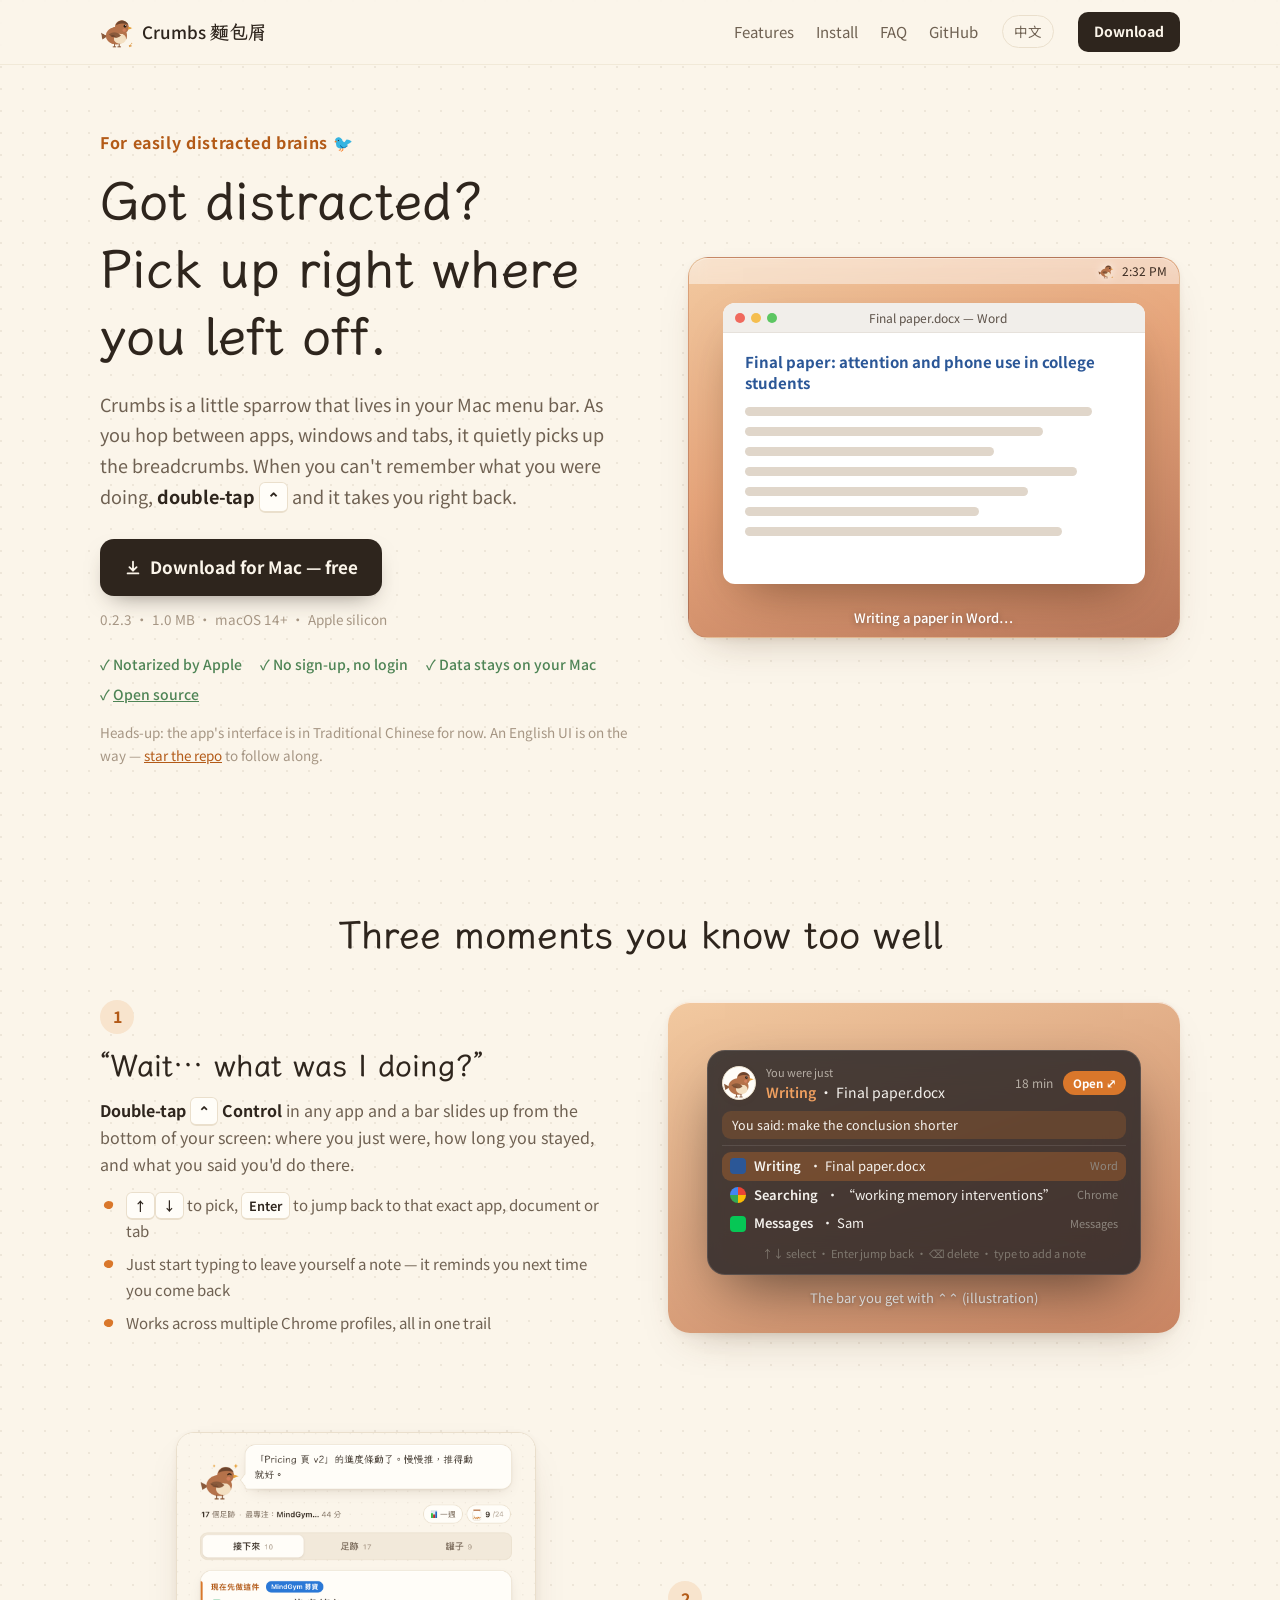
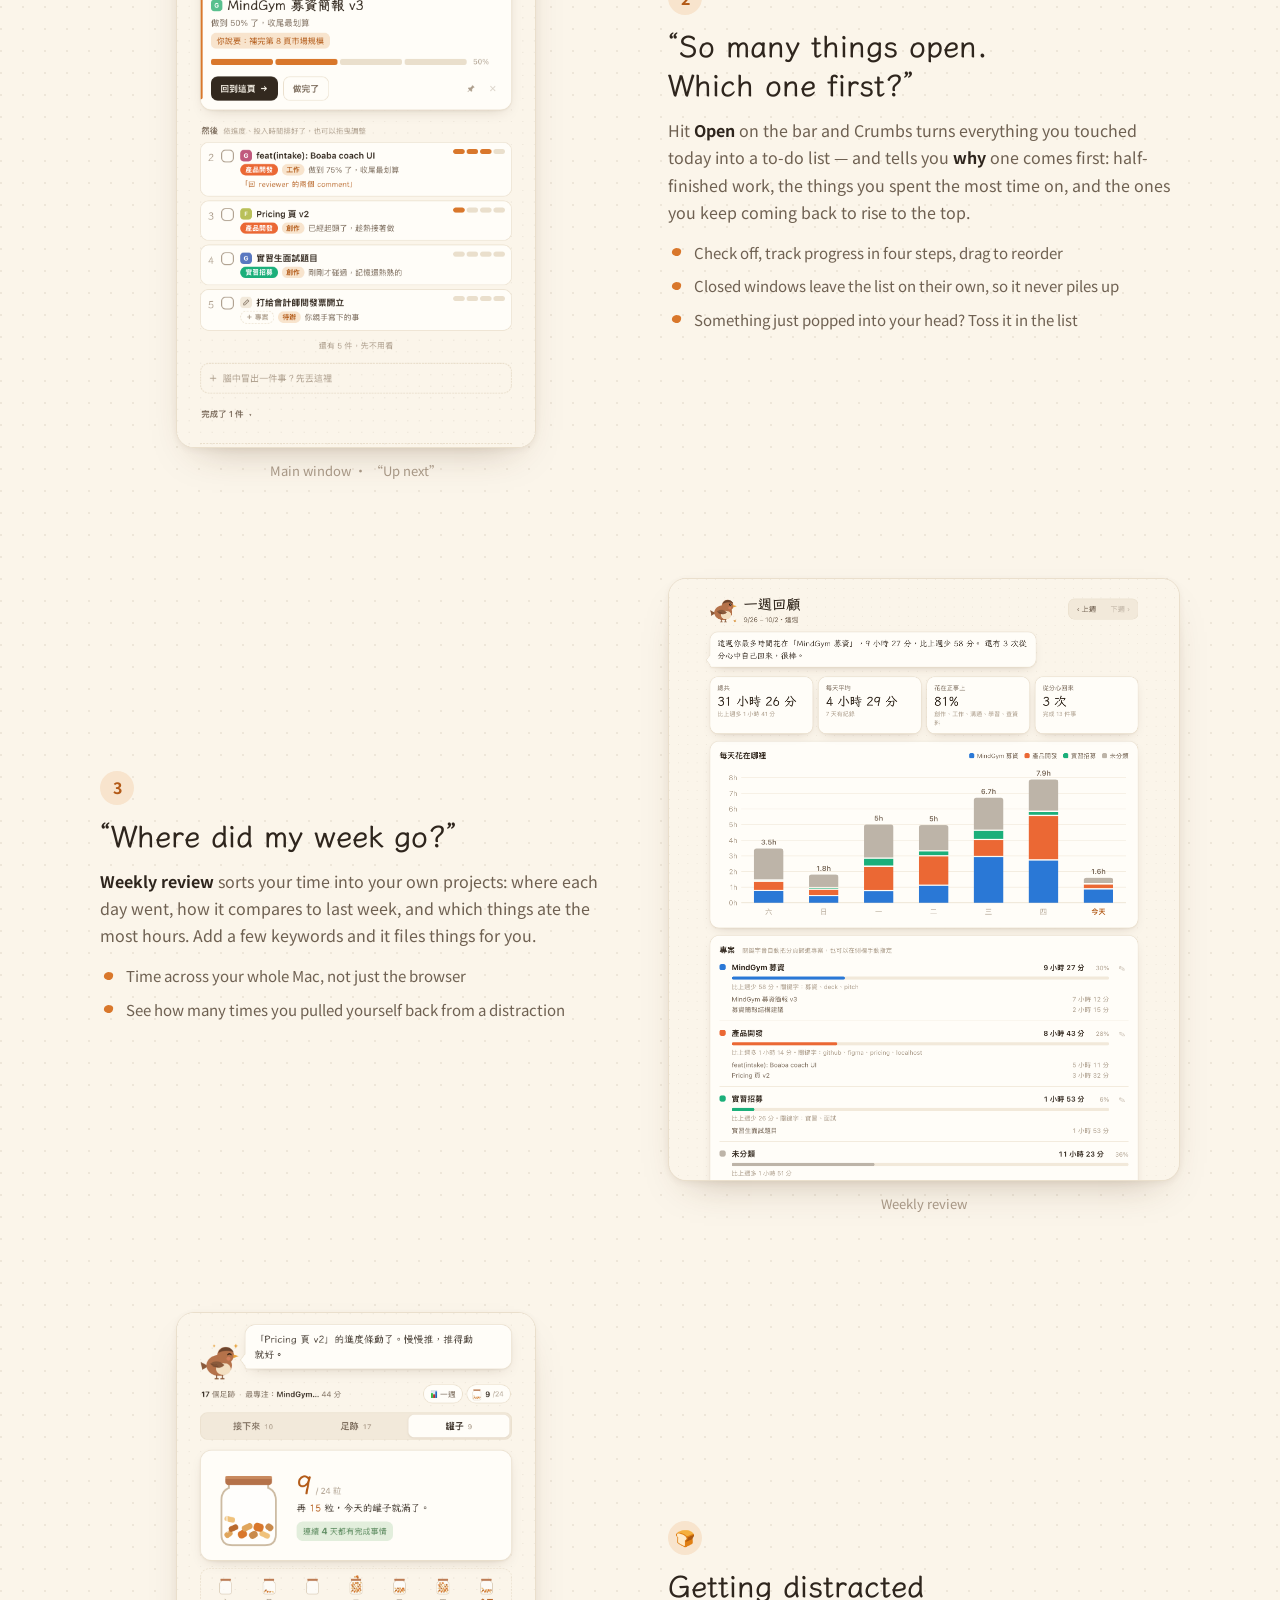
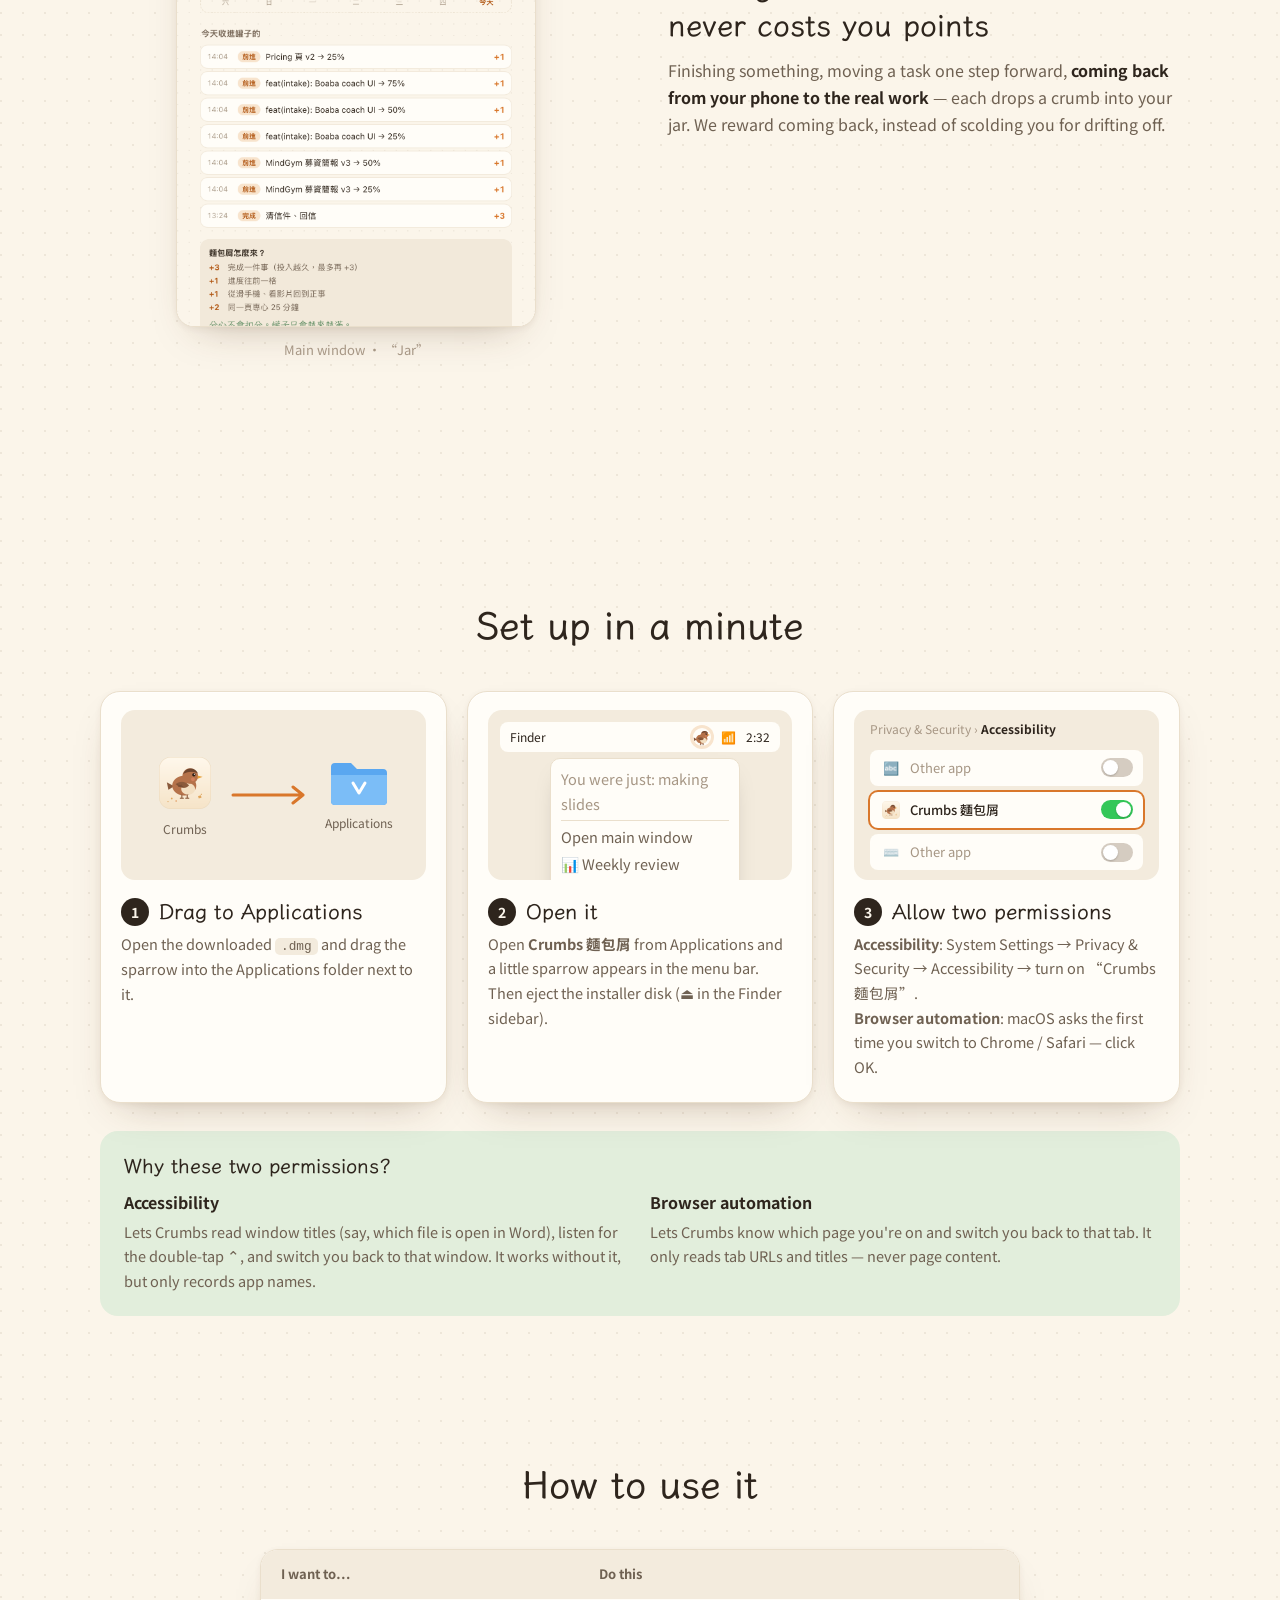
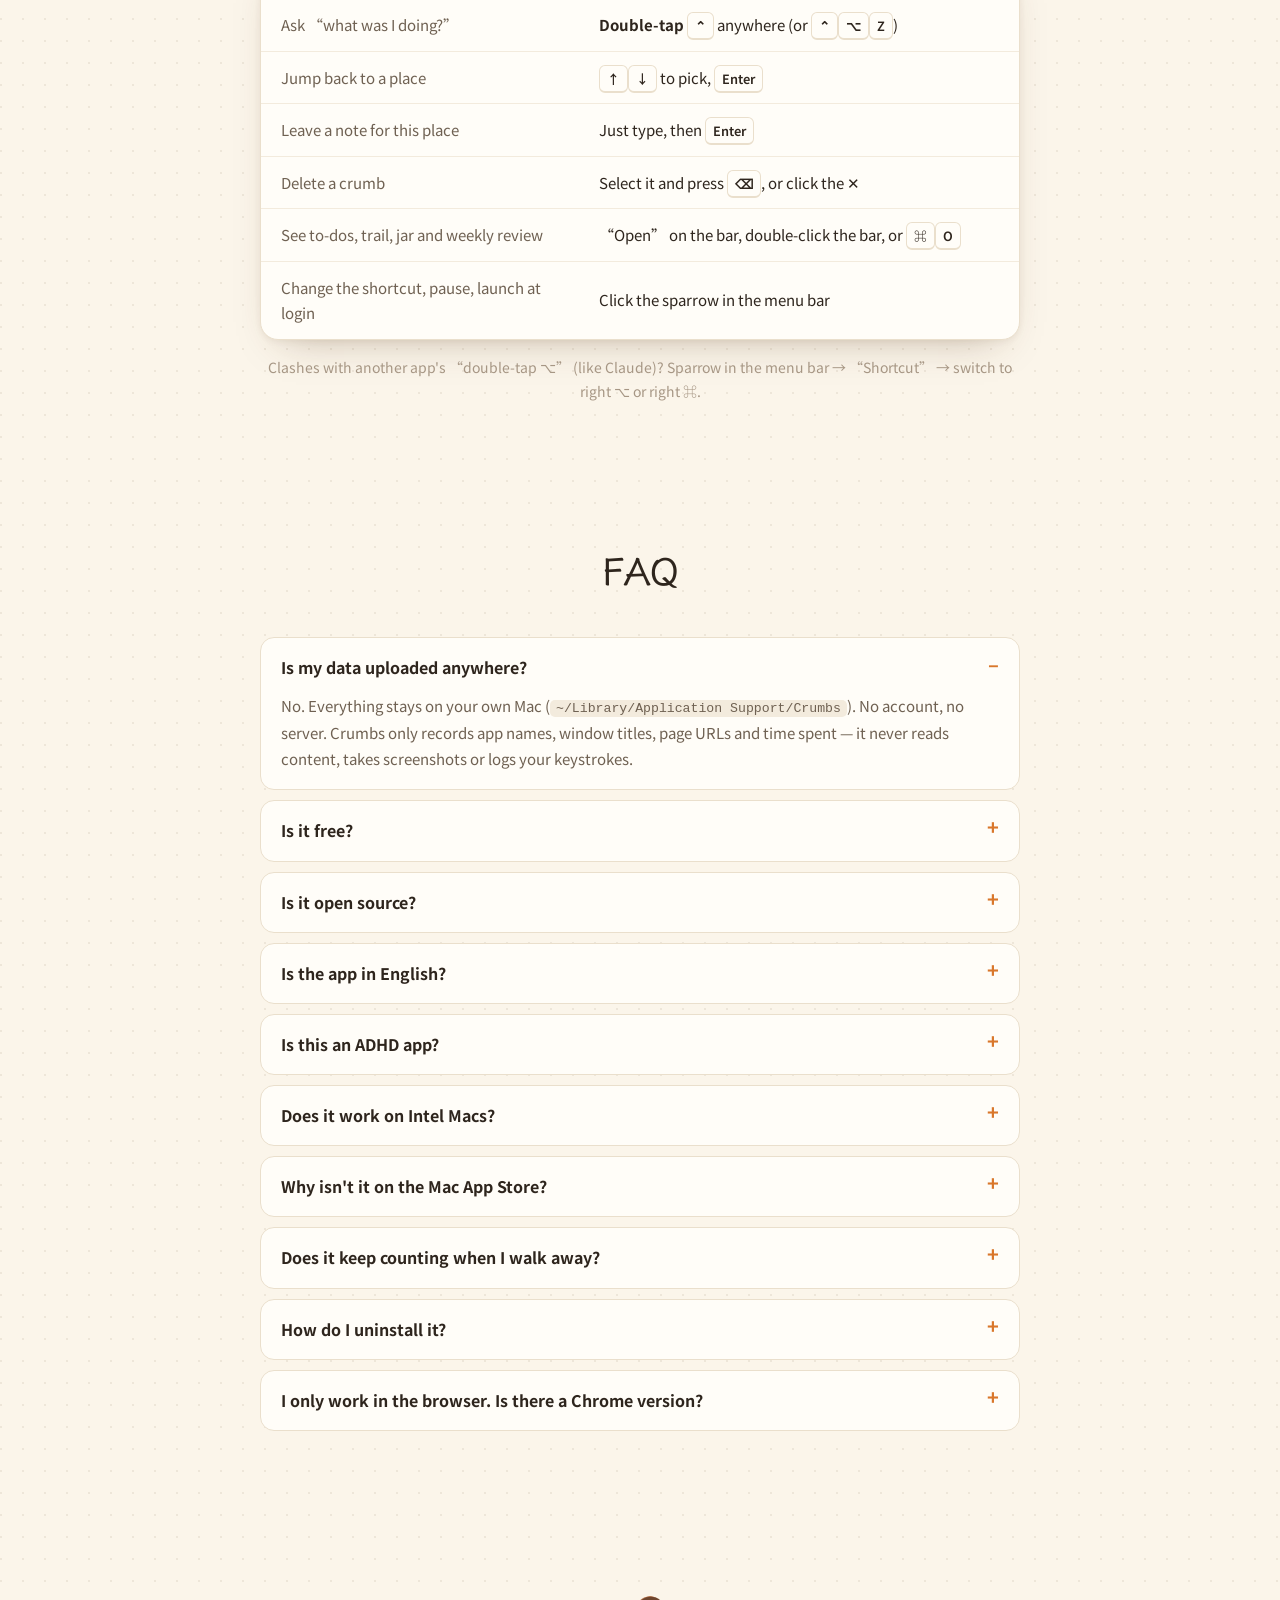
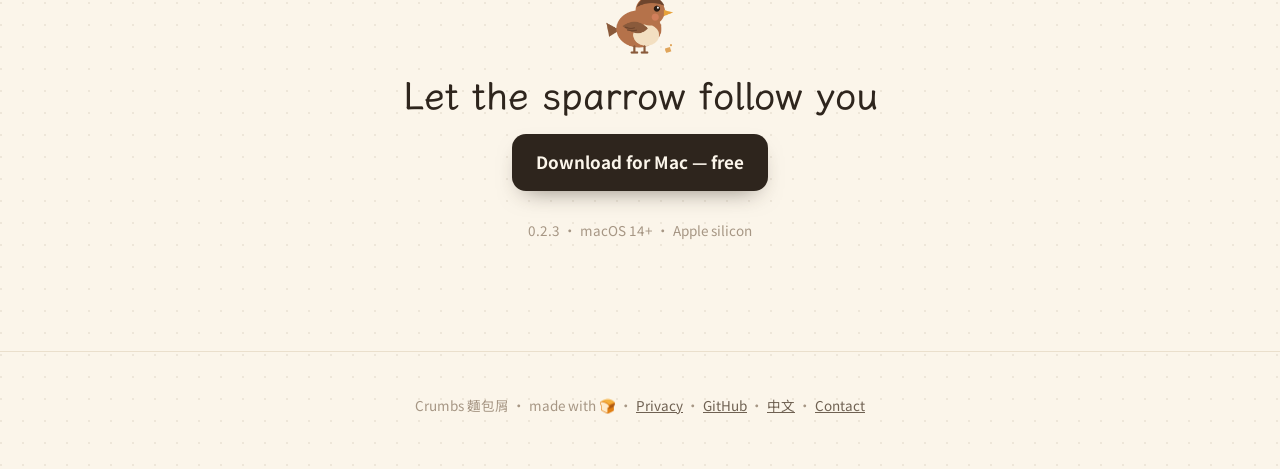
==== site/en/index.html @ 4a7d2398 "Crumbs: a menu-bar sparrow that remembers what you were doing Native Mac app (Swift) + Chrome extens" ====
<!doctype html>
<html lang="en">
<head>
  <meta charset="utf-8">
  <meta name="viewport" content="width=device-width, initial-scale=1">
  <title>Crumbs — “Wait, what was I doing?” A free Mac app for distracted (ADHD) brains</title>
  <meta name="description" content="Crumbs is a little sparrow in your Mac menu bar that remembers every app, window and tab you hop through. Double-tap ⌃ to jump back to what you were doing. Free, open source, no account, and your data never leaves your Mac.">
  <meta name="keywords" content="ADHD app Mac, what was I doing, context switching, task switching, distraction, focus, time tracker Mac, free, open source">
  <link rel="canonical" href="https://crumbs.01-crumbs.workers.dev/en/">
  <link rel="alternate" hreflang="zh-Hant" href="https://crumbs.01-crumbs.workers.dev/">
  <link rel="alternate" hreflang="en" href="https://crumbs.01-crumbs.workers.dev/en/">
  <link rel="alternate" hreflang="x-default" href="https://crumbs.01-crumbs.workers.dev/en/">
  <meta property="og:type" content="website">
  <meta property="og:url" content="https://crumbs.01-crumbs.workers.dev/en/">
  <meta property="og:site_name" content="Crumbs">
  <meta property="og:locale" content="en_US">
  <meta property="og:title" content="Crumbs — “Wait, what was I doing?”">
  <meta property="og:description" content="A little sparrow in your Mac menu bar. Double-tap ⌃ to get back to what you were doing. Free & open source.">
  <meta property="og:image" content="https://crumbs.01-crumbs.workers.dev/img/og-en.png">
  <meta property="og:image:width" content="1200">
  <meta property="og:image:height" content="630">
  <meta name="twitter:card" content="summary_large_image">
  <meta name="twitter:image" content="https://crumbs.01-crumbs.workers.dev/img/og-en.png">
  <link rel="icon" href="../img/appicon.png">
  <link rel="apple-touch-icon" href="../img/appicon.png">
  <script type="application/ld+json">{"@context":"https://schema.org","@type":"SoftwareApplication","name":"Crumbs","alternateName":"Crumbs 麵包屑","applicationCategory":"ProductivityApplication","operatingSystem":"macOS 14+","description":"A little sparrow in your Mac menu bar that remembers the apps, windows and tabs you hop through. Double-tap ⌃ to get back to what you were doing.","url":"https://crumbs.01-crumbs.workers.dev/en/","downloadUrl":"https://crumbs.01-crumbs.workers.dev/downloads/Crumbs-0.2.3.dmg","softwareVersion":"0.2.3","offers":{"@type":"Offer","price":"0","priceCurrency":"USD"},"image":"https://crumbs.01-crumbs.workers.dev/img/appicon.png","sameAs":["https://github.com/yoyolan1223/crumbs"]}</script>
  <link rel="preconnect" href="https://fonts.googleapis.com">
  <link rel="preconnect" href="https://fonts.gstatic.com" crossorigin>
  <link rel="stylesheet" href="https://fonts.googleapis.com/css2?family=LXGW+WenKai+TC:wght@400;700&family=Noto+Sans+TC:wght@400;500;700&display=swap">
  <link rel="stylesheet" href="../style.css">
</head>
<body>
  <header class="nav">
    <a class="brand" href="#top"><img src="../img/sparrow.png" alt="" width="34" height="34"><span>Crumbs <b lang="zh-Hant">麵包屑</b></span></a>
    <nav>
      <a href="#features">Features</a>
      <a href="#install">Install</a>
      <a href="#faq">FAQ</a>
      <a href="https://github.com/yoyolan1223/crumbs">GitHub</a>
    </nav>
    <a class="lang" href="../" hreflang="zh-Hant" lang="zh-Hant">中文</a>
    <a class="btn small" data-track="EN download: nav" href="../downloads/Crumbs-0.2.3.dmg" download="Crumbs-麵包屑-0.2.3.dmg">Download</a>
  </header>

  <main id="top">
    <!-- ── Hero ─────────────────────────────── -->
    <section class="hero">
      <div class="hero-copy">
        <p class="eyebrow">For easily distracted brains 🐦</p>
        <h1>Got distracted?<br><span class="nb">Pick up right</span> where you left off.</h1>
        <p class="lead">Crumbs is a little sparrow that lives in your Mac menu bar. As you hop between apps, windows and tabs, it quietly picks up the breadcrumbs. When you can't remember what you were doing, <strong>double-tap <kbd>⌃</kbd></strong> and it takes you right back.</p>
        <div class="cta">
          <a class="btn" data-track="EN download: hero" href="../downloads/Crumbs-0.2.3.dmg" download="Crumbs-麵包屑-0.2.3.dmg">
            <svg viewBox="0 0 20 20" width="18" height="18" aria-hidden="true"><path d="M10 3v10m-4-4 4 4 4-4M4 16h12" stroke="currentColor" stroke-width="2" fill="none" stroke-linecap="round" stroke-linejoin="round"/></svg>
            Download for Mac — free
          </a>
          <span class="meta">0.2.3 · 1.0 MB · macOS 14+ · Apple silicon</span>
        </div>
        <ul class="trust">
          <li>✓ Notarized by Apple</li>
          <li>✓ No sign-up, no login</li>
          <li>✓ Data stays on your Mac</li>
          <li>✓ <a href="https://github.com/yoyolan1223/crumbs">Open source</a></li>
        </ul>
        <p class="ui-note">Heads-up: the app's interface is in Traditional Chinese for now. An English UI is on the way — <a href="https://github.com/yoyolan1223/crumbs">star the repo</a> to follow along.</p>
      </div>

      <!-- Live demo: switch apps → double-tap ⌃ → the bar rises → jump back -->
      <div class="stage" id="stage" aria-label="Animation: after switching between apps, double-tap Control to bring up Crumbs and jump back to the slides you were working on">
        <div class="menubar"><span></span><img src="../img/sparrow.png" alt="" width="16" height="16"><span class="clock">2:32 PM</span></div>
        <div class="win" id="win">
          <div class="win-bar"><i></i><i></i><i></i><span id="winTitle">Final paper.docx — Word</span></div>
          <div class="win-body" id="winBody"></div>
        </div>
        <div class="keys" id="keys"><kbd>⌃</kbd><kbd>⌃</kbd></div>
        <div class="bar" id="bar">
          <div class="bar-head">
            <img src="../img/sparrow.png" alt="" width="34" height="34">
            <div><small>You were just</small><p><b>Making slides</b> · Seed pitch deck v3</p></div>
            <span class="dur">12 min</span>
            <span class="open">Open ⤢</span>
          </div>
          <div class="said">You said: finish the market size on page 8</div>
          <ul class="places" id="places">
            <li class="sel"><i class="ic ic-g"></i><b>Slides</b> · Seed pitch deck v3<span>Chrome</span></li>
            <li><i class="ic ic-w"></i><b>Writing</b> · Final paper.docx<span>Word</span></li>
            <li><i class="ic ic-l"></i><b>Messages</b> · Sam<span>Messages</span></li>
            <li><i class="ic ic-f"></i><b>Design</b> · Pricing page v2<span>Figma</span></li>
          </ul>
          <div class="note">✎ What were you going to do in “Messages”?</div>
        </div>
        <p class="caption" id="caption">Hopping between apps…</p>
      </div>
    </section>

    <!-- ── Three moments ────────────────────── -->
    <section class="moments" id="features">
      <h2>Three moments you know too well</h2>

      <article class="moment">
        <div class="m-copy">
          <span class="num">1</span>
          <h3>“Wait… what was I doing?”</h3>
          <p><strong>Double-tap <kbd>⌃</kbd> Control</strong> in any app and a bar slides up from the bottom of your screen: where you just were, how long you stayed, and what you said you'd do there.</p>
          <ul class="ticks">
            <li><kbd>↑</kbd><kbd>↓</kbd> to pick, <kbd>Enter</kbd> to jump back to that exact app, document or tab</li>
            <li>Just start typing to leave yourself a note — it reminds you next time you come back</li>
            <li>Works across multiple Chrome profiles, all in one trail</li>
          </ul>
        </div>
        <div class="m-shot bar-shot">
          <div class="bar static">
            <div class="bar-head">
              <img src="../img/sparrow.png" alt="" width="34" height="34">
              <div><small>You were just</small><p><b>Writing</b> · Final paper.docx</p></div>
              <span class="dur">18 min</span>
              <span class="open">Open ⤢</span>
            </div>
            <div class="said">You said: make the conclusion shorter</div>
            <ul class="places">
              <li class="sel"><i class="ic ic-w"></i><b>Writing</b> · Final paper.docx<span>Word</span></li>
              <li><i class="ic ic-g"></i><b>Searching</b> · “working memory interventions”<span>Chrome</span></li>
              <li><i class="ic ic-l"></i><b>Messages</b> · Sam<span>Messages</span></li>
            </ul>
            <div class="hint">↑↓ select · Enter jump back · ⌫ delete · type to add a note</div>
          </div>
          <p class="shot-cap">The bar you get with ⌃⌃ (illustration)</p>
        </div>
      </article>

      <article class="moment flip">
        <div class="m-copy">
          <span class="num">2</span>
          <h3>“So many things open. Which one first?”</h3>
          <p>Hit <strong>Open</strong> on the bar and Crumbs turns everything you touched today into a to-do list — and tells you <strong>why</strong> one comes first: half-finished work, the things you spent the most time on, and the ones you keep coming back to rise to the top.</p>
          <ul class="ticks">
            <li>Check off, track progress in four steps, drag to reorder</li>
            <li>Closed windows leave the list on their own, so it never piles up</li>
            <li>Something just popped into your head? Toss it in the list</li>
          </ul>
        </div>
        <figure class="m-shot phone"><img src="../img/panel-next.png" alt="The “Up next” list in the main window, suggesting which task to do first and how far along it is" loading="lazy" width="560" height="960"><figcaption>Main window · “Up next”</figcaption></figure>
      </article>

      <article class="moment">
        <div class="m-copy">
          <span class="num">3</span>
          <h3>“Where did my week go?”</h3>
          <p><strong>Weekly review</strong> sorts your time into your own projects: where each day went, how it compares to last week, and which things ate the most hours. Add a few keywords and it files things for you.</p>
          <ul class="ticks">
            <li>Time across your whole Mac, not just the browser</li>
            <li>See how many times you pulled yourself back from a distraction</li>
          </ul>
        </div>
        <figure class="m-shot wide"><img src="../img/dashboard.png" alt="Weekly review: a bar chart of time per project for each day, plus a project list" loading="lazy" width="1000" height="1180"><figcaption>Weekly review</figcaption></figure>
      </article>

      <article class="moment flip">
        <div class="m-copy">
          <span class="num">🍞</span>
          <h3>Getting distracted never costs you points</h3>
          <p>Finishing something, moving a task one step forward, <strong>coming back from your phone to the real work</strong> — each drops a crumb into your jar. We reward coming back, instead of scolding you for drifting off.</p>
        </div>
        <figure class="m-shot phone"><img src="../img/panel-jar.png" alt="The crumb jar: 9 of 24 crumbs today, a 4-day streak of finishing things" loading="lazy" width="560" height="960"><figcaption>Main window · “Jar”</figcaption></figure>
      </article>
    </section>

    <!-- ── Install ──────────────────────────── -->
    <section class="install" id="install">
      <h2>Set up in a minute</h2>
      <ol class="steps">
        <li>
          <div class="ill ill-drag" aria-hidden="true">
            <div class="ill-app"><img src="../img/appicon.png" alt="" width="64" height="64"><span>Crumbs</span></div>
            <svg class="arrow" viewBox="0 0 80 24" width="80" height="24"><path d="M2 12h70m-10-8 10 8-10 8" stroke="currentColor" stroke-width="3" fill="none" stroke-linecap="round" stroke-linejoin="round"/></svg>
            <div class="ill-folder"><svg viewBox="0 0 64 52" width="64" height="52"><path d="M4 10a4 4 0 0 1 4-4h16l6 6h26a4 4 0 0 1 4 4v28a4 4 0 0 1-4 4H8a4 4 0 0 1-4-4z" fill="#5AA7F0"/><path d="M4 18h56v26a4 4 0 0 1-4 4H8a4 4 0 0 1-4-4z" fill="#7BBDF7"/><path d="M26 26l6 10 6-10" stroke="#fff" stroke-width="3" fill="none" stroke-linecap="round" stroke-linejoin="round"/></svg><span>Applications</span></div>
          </div>
          <h3><span>1</span>Drag to Applications</h3>
          <p>Open the downloaded <code>.dmg</code> and drag the sparrow into the Applications folder next to it.</p>
        </li>
        <li>
          <div class="ill ill-menubar" aria-hidden="true">
            <div class="mb"><span>Finder</span><span class="sp"></span><img src="../img/sparrow.png" alt="" width="18" height="18" class="glow"><span>📶</span><span>2:32</span></div>
            <div class="mb-menu">
              <p class="dim">You were just: making slides</p>
              <hr><p>Open main window</p><p>📊 Weekly review</p><p>Shortcut ▸</p><hr><p>Launch at login ✓</p>
            </div>
          </div>
          <h3><span>2</span>Open it</h3>
          <p>Open <b>Crumbs 麵包屑</b> from Applications and a little sparrow appears in the menu bar. Then eject the installer disk (⏏ in the Finder sidebar).</p>
        </li>
        <li>
          <div class="ill ill-ax" aria-hidden="true">
            <div class="set-head">Privacy &amp; Security › <b>Accessibility</b></div>
            <div class="set-row"><span class="set-ic">🔤</span>Other app<span class="tog"></span></div>
            <div class="set-row hl"><img src="../img/appicon.png" alt="" width="22" height="22">Crumbs 麵包屑<span class="tog on"></span></div>
            <div class="set-row"><span class="set-ic">⌨️</span>Other app<span class="tog"></span></div>
          </div>
          <h3><span>3</span>Allow two permissions</h3>
          <p><b>Accessibility</b>: System Settings → Privacy &amp; Security → Accessibility → turn on “Crumbs 麵包屑”.<br><b>Browser automation</b>: macOS asks the first time you switch to Chrome / Safari — click OK.</p>
        </li>
      </ol>

      <div class="why">
        <h3>Why these two permissions?</h3>
        <div class="why-grid">
          <div><b>Accessibility</b><p>Lets Crumbs read window titles (say, which file is open in Word), listen for the double-tap ⌃, and switch you back to that window. It works without it, but only records app names.</p></div>
          <div><b>Browser automation</b><p>Lets Crumbs know which page you're on and switch you back to that tab. It only reads tab URLs and titles — never page content.</p></div>
        </div>
      </div>
    </section>

    <!-- ── Shortcuts ────────────────────────── -->
    <section class="keys-table">
      <h2>How to use it</h2>
      <table>
        <tr><th>I want to…</th><th>Do this</th></tr>
        <tr><td>Ask “what was I doing?”</td><td><b>Double-tap <kbd>⌃</kbd></b> anywhere (or <kbd>⌃</kbd><kbd>⌥</kbd><kbd>Z</kbd>)</td></tr>
        <tr><td>Jump back to a place</td><td><kbd>↑</kbd><kbd>↓</kbd> to pick, <kbd>Enter</kbd></td></tr>
        <tr><td>Leave a note for this place</td><td>Just type, then <kbd>Enter</kbd></td></tr>
        <tr><td>Delete a crumb</td><td>Select it and press <kbd>⌫</kbd>, or click the ✕</td></tr>
        <tr><td>See to-dos, trail, jar and weekly review</td><td>“Open” on the bar, double-click the bar, or <kbd>⌘</kbd><kbd>O</kbd></td></tr>
        <tr><td>Change the shortcut, pause, launch at login</td><td>Click the sparrow in the menu bar</td></tr>
      </table>
      <p class="tip">Clashes with another app's “double-tap ⌥” (like Claude)? Sparrow in the menu bar → “Shortcut” → switch to right ⌥ or right ⌘.</p>
    </section>

    <!-- ── FAQ ──────────────────────────────── -->
    <section class="faq" id="faq">
      <h2>FAQ</h2>
      <details open><summary>Is my data uploaded anywhere?</summary><p>No. Everything stays on your own Mac (<code>~/Library/Application Support/Crumbs</code>). No account, no server. Crumbs only records app names, window titles, page URLs and time spent — it never reads content, takes screenshots or logs your keystrokes.</p></details>
      <details><summary>Is it free?</summary><p>Yes, completely free right now.</p></details>
      <details><summary>Is it open source?</summary><p>Yes. All the code is on <a href="https://github.com/yoyolan1223/crumbs">GitHub</a> under the MIT license, so you can check exactly what it records and confirm nothing is sent anywhere. Issues and ideas are welcome — and if you like it, a ⭐ helps a lot.</p></details>
      <details><summary>Is the app in English?</summary><p>Not yet — the interface is currently in Traditional Chinese. The shortcuts and the flow are simple enough to use as-is, and an English UI is planned. Want it sooner? Open an issue on GitHub.</p></details>
      <details><summary>Is this an ADHD app?</summary><p>It was built for brains that jump around — ADHD or not. It doesn't diagnose or treat anything; it just helps with the moment of “what was I doing?” after an interruption, which is hard for everyone and especially hard with ADHD.</p></details>
      <details><summary>Does it work on Intel Macs?</summary><p>Only Apple silicon (M1 / M2 / M3 / M4) for now. An Intel build is planned.</p></details>
      <details><summary>Why isn't it on the Mac App Store?</summary><p>App Store apps can't read other apps' windows or switch your browser tabs — the two things Crumbs needs most. So it's signed with an Apple Developer ID and notarized by Apple instead, and opens without any security warnings.</p></details>
      <details><summary>Does it keep counting when I walk away?</summary><p>No. It stops after 5 minutes of inactivity, or when your screen locks or your Mac sleeps.</p></details>
      <details><summary>How do I uninstall it?</summary><p>Click the sparrow in the menu bar → Quit, then drag Crumbs 麵包屑 from Applications to the Trash. To delete your data too, remove <code>~/Library/Application Support/Crumbs</code>.</p></details>
      <details><summary>I only work in the browser. Is there a Chrome version?</summary><p>Yes — a Chrome extension (a sparrow on the right edge of the page plus a side panel) is getting ready for the Chrome Web Store. You can already load it from the GitHub repo.</p></details>
    </section>

    <section class="final">
      <img src="../img/sparrow.png" alt="" width="72" height="72">
      <h2>Let the sparrow follow you</h2>
      <a class="btn" data-track="EN download: footer" href="../downloads/Crumbs-0.2.3.dmg" download="Crumbs-麵包屑-0.2.3.dmg">Download for Mac — free</a>
      <p class="meta">0.2.3 · macOS 14+ · Apple silicon</p>
    </section>
  </main>

  <footer>
    <p>Crumbs 麵包屑 · made with 🍞 · <a href="privacy.html">Privacy</a> · <a href="https://github.com/yoyolan1223/crumbs">GitHub</a> · <a href="../" hreflang="zh-Hant" lang="zh-Hant">中文</a> · <a href="mailto:yolanda921223@gmail.com">Contact</a></p>
  </footer>

  <script src="../demo.js"></script>
  <script src="../track.js" defer></script>
</body>
</html>
---- site/style.css ----
:root {
  --paper: #FBF5EA;
  --card: #FFFDF8;
  --ink: #2E251D;
  --ink-2: #6F6152;
  --ink-3: #A69684;
  --line: #EADFCC;
  --line-2: #F3EBDD;
  --crumb: #D9772B;
  --crumb-ink: #B35A17;
  --crumb-soft: #F8E4CD;
  --leaf: #4E8455;
  --leaf-soft: #E2EEDC;
  --shadow: 0 1px 0 rgba(255,255,255,.7) inset, 0 18px 40px -22px rgba(80,50,20,.35), 0 2px 6px rgba(80,50,20,.06);
  --hand: "LXGW WenKai TC", "Kaiti TC", serif;
  --sans: "Noto Sans TC", -apple-system, BlinkMacSystemFont, "PingFang TC", sans-serif;
  color-scheme: light;
}
@media (prefers-color-scheme: dark) {
  :root:not([data-theme="light"]) {
    --paper: #1C1713; --card: #27201A; --ink: #F3E9DB; --ink-2: #C2B19C; --ink-3: #8A7B6C; --line: #3A3028; --line-2: #2E2620;
    --crumb: #E8914F; --crumb-ink: #F0A56B; --crumb-soft: #3E2C1D; --leaf: #8DBB8A; --leaf-soft: #213020;
    --shadow: 0 18px 40px -22px rgba(0,0,0,.7); color-scheme: dark;
  }
}
:root[data-theme="dark"] {
  --paper: #1C1713; --card: #27201A; --ink: #F3E9DB; --ink-2: #C2B19C; --ink-3: #8A7B6C; --line: #3A3028; --line-2: #2E2620;
  --crumb: #E8914F; --crumb-ink: #F0A56B; --crumb-soft: #3E2C1D; --leaf: #8DBB8A; --leaf-soft: #213020;
  --shadow: 0 18px 40px -22px rgba(0,0,0,.7); color-scheme: dark;
}

* { box-sizing: border-box; }
html { scroll-behavior: smooth; }
body {
  margin: 0; background: var(--paper); color: var(--ink); font: 16px/1.7 var(--sans); -webkit-font-smoothing: antialiased;
  background-image: radial-gradient(circle at 1px 1px, color-mix(in srgb, var(--ink-3) 16%, transparent) 1px, transparent 0);
  background-size: 22px 22px;
}
img { max-width: 100%; height: auto; display: block; }
a { color: var(--crumb-ink); }
h1, h2, h3 { font-family: var(--hand); font-weight: 700; line-height: 1.3; margin: 0; text-wrap: balance; }
h2 { font-size: clamp(28px, 4vw, 38px); text-align: center; margin-bottom: 40px; }
kbd { font: 600 .85em/1 var(--sans); padding: 3px 7px; border-radius: 6px; background: var(--card); border: 1px solid var(--line); border-bottom-width: 2px; color: var(--ink); white-space: nowrap; }
code { font-size: .88em; background: var(--line-2); padding: 1px 6px; border-radius: 5px; }
main > section { max-width: 1120px; margin: 0 auto; padding: 72px 20px; }

/* ── nav ─────────────────────────────── */
.nav { position: sticky; top: 0; z-index: 10; display: flex; align-items: center; gap: 24px; padding: 12px max(20px, calc(50% - 540px)); background: color-mix(in srgb, var(--paper) 85%, transparent); backdrop-filter: blur(12px); border-bottom: 1px solid color-mix(in srgb, var(--line) 60%, transparent); }
.brand { display: flex; align-items: center; gap: 8px; text-decoration: none; color: var(--ink); font-weight: 500; font-size: 17px; }
.brand b { font-family: var(--hand); font-size: 19px; }
.nav nav { margin-left: auto; display: flex; gap: 22px; }
.nav nav a { color: var(--ink-2); text-decoration: none; font-size: 15px; }
.nav nav a:hover { color: var(--ink); }

.btn { display: inline-flex; align-items: center; gap: 8px; background: var(--ink); color: var(--paper); text-decoration: none; font-weight: 700; padding: 14px 24px; border-radius: 14px; font-size: 17px; transition: transform .12s, background .15s; box-shadow: 0 10px 24px -12px rgba(46,37,29,.6); }
.btn:hover { background: color-mix(in srgb, var(--ink) 85%, var(--crumb)); transform: translateY(-1px); }
.btn.small { padding: 8px 16px; font-size: 14px; border-radius: 10px; box-shadow: none; }
.meta { color: var(--ink-3); font-size: 13.5px; }

/* ── hero ────────────────────────────── */
/* Grid children must be allowed to shrink, or long one-line text widens the page. */
.hero > *, .moment > *, .steps > li { min-width: 0; }
.hero { display: grid; grid-template-columns: 1.08fr 1fr; gap: 56px; align-items: center; padding-top: 64px !important; }
.eyebrow { color: var(--crumb-ink); font-weight: 700; margin: 0 0 10px; letter-spacing: .04em; }
.hero h1 { font-size: clamp(32px, 4.3vw, 52px); }
.nb { white-space: nowrap; }
.lead { font-size: 18px; color: var(--ink-2); margin: 20px 0 28px; }
.lead strong { color: var(--ink); }
.cta { display: flex; flex-wrap: wrap; align-items: center; gap: 12px 18px; }
.trust { list-style: none; padding: 0; margin: 22px 0 0; display: flex; flex-wrap: wrap; gap: 6px 18px; color: var(--leaf); font-size: 14px; font-weight: 500; }

/* demo stage: a tiny Mac screen */
.stage { position: relative; aspect-ratio: 4 / 3.1; border-radius: 20px; overflow: hidden; box-shadow: var(--shadow);
  background: linear-gradient(160deg, #F2C9A0 0%, #E7A57B 45%, #B9775A 100%); border: 1px solid rgba(0,0,0,.06); }
.menubar { display: flex; align-items: center; gap: 8px; height: 26px; padding: 0 12px; background: rgba(255,255,255,.45); backdrop-filter: blur(8px); font-size: 12px; color: #3a2a20; }
.menubar span:first-child { flex: 1; }
.menubar img { filter: drop-shadow(0 0 4px rgba(255,255,255,.8)); }
.win { position: absolute; left: 7%; right: 7%; top: 12%; bottom: 14%; border-radius: 12px; background: #fff; box-shadow: 0 20px 50px -20px rgba(60,30,10,.55); overflow: hidden; transition: opacity .25s; }
.win-bar { display: flex; align-items: center; gap: 6px; height: 30px; padding: 0 12px; background: #F1EEEA; border-bottom: 1px solid #E6E1DB; font-size: 12px; color: #5c5148; }
.win-bar i { width: 10px; height: 10px; border-radius: 50%; background: #E1DAD2; }
.win-bar i:nth-child(1) { background: #F06A5E; } .win-bar i:nth-child(2) { background: #F5BE4F; } .win-bar i:nth-child(3) { background: #5DC662; }
.win-bar span { flex: 1; text-align: center; margin-right: 40px; }
.win-body { padding: 18px 22px; }
.win-body .l { height: 9px; border-radius: 5px; background: #E0D6CA; margin: 0 0 11px; }
.win-body .doc-t { font: 700 15px var(--sans); color: #2B5797; margin-bottom: 14px; }
.win-body .h { height: 16px; width: 55%; background: #DCD3C9; margin-bottom: 16px; border-radius: 6px; }
.win-body .slide { aspect-ratio: 16/9; border-radius: 8px; background: linear-gradient(135deg, #2F6FD0, #6EA4EE); color: #fff; display: grid; place-items: center; font: 700 15px var(--sans); }
.win-body .chat { display: flex; flex-direction: column; gap: 8px; }
.win-body .chat span { max-width: 60%; padding: 6px 12px; border-radius: 14px; background: #EEF0F3; font-size: 12px; color: #333; }
.win-body .chat span.me { align-self: flex-end; background: #06C755; color: #fff; }
.keys { position: absolute; left: 50%; top: 46%; transform: translate(-50%, -50%) scale(.9); display: flex; gap: 10px; opacity: 0; transition: opacity .2s, transform .2s; }
.keys kbd { font-size: 26px; padding: 12px 18px; border-radius: 12px; box-shadow: 0 10px 24px -10px rgba(0,0,0,.4); }
.keys kbd.hit { background: var(--crumb); color: #fff; border-color: var(--crumb-ink); }
.keys.show { opacity: 1; transform: translate(-50%, -50%) scale(1); }
.caption { position: absolute; left: 0; right: 0; bottom: 8px; margin: 0; text-align: center; color: #fff; font-size: 13px; font-weight: 500; text-shadow: 0 1px 6px rgba(0,0,0,.35); }

/* the floating bar (mirrors the Mac app's SwiftUI design) */
.bar { width: min(470px, 92%); padding: 12px 14px; border-radius: 18px; color: #F5F2EE; font-size: 13px; line-height: 1.45;
  background: rgba(38,36,40,.84); backdrop-filter: blur(20px) saturate(1.4); border: 1px solid rgba(255,255,255,.12); box-shadow: 0 24px 60px -18px rgba(0,0,0,.6); }
.stage .bar { position: absolute; left: 50%; bottom: 9%; transform: translate(-50%, 24px); opacity: 0; transition: transform .45s cubic-bezier(.2,1.25,.4,1), opacity .25s; }
.stage .bar.show { transform: translate(-50%, 0); opacity: 1; }
.bar-head { display: flex; align-items: center; gap: 10px; }
.bar-head img { flex: none; }
.bar-head div { flex: 1; min-width: 0; }
.bar-head small { color: #B7AFA6; font-size: 11px; }
.bar-head p { margin: 0; font-size: 14px; white-space: nowrap; overflow: hidden; text-overflow: ellipsis; }
.bar b { color: #F0A060; font-weight: 600; }
.dur { color: #B7AFA6; font-size: 12px; }
.open { flex: none; background: #D9772B; color: #fff; font-weight: 700; font-size: 11.5px; padding: 4px 10px; border-radius: 99px; }
.said { margin: 8px 0 6px; padding: 5px 10px; border-radius: 9px; background: rgba(217,119,43,.2); font-size: 12.5px; }
.places { list-style: none; margin: 6px 0; padding: 6px 0 0; border-top: 1px solid rgba(255,255,255,.1); }
.places li { display: flex; align-items: center; gap: 8px; padding: 5px 8px; border-radius: 9px; white-space: nowrap; overflow: hidden; transition: background .2s; }
.places li b { color: #F5F2EE; font-weight: 600; }
.places li span { margin-left: auto; color: #8E877F; font-size: 11px; padding-left: 8px; }
.places li.sel { background: rgba(217,119,43,.3); }
.ic { flex: none; width: 16px; height: 16px; border-radius: 4px; }
.ic-g { background: conic-gradient(#EA4335 0 25%, #FBBC05 0 50%, #34A853 0 75%, #4285F4 0); border-radius: 50%; }
.ic-w { background: #2B5797; } .ic-l { background: #06C755; } .ic-f { background: linear-gradient(135deg, #F24E1E, #A259FF); }
.note { margin-top: 6px; padding: 7px 10px; border-radius: 9px; background: rgba(255,255,255,.07); color: #9D958C; font-size: 12.5px; }
.hint { margin-top: 8px; text-align: center; color: #7F786F; font-size: 11px; }

/* ── moments ─────────────────────────── */
.moment { display: grid; grid-template-columns: 1fr 1fr; gap: 56px; align-items: center; margin-bottom: 96px; }
.moment.flip .m-copy { order: 2; }
.num { display: inline-grid; place-items: center; width: 34px; height: 34px; border-radius: 50%; background: var(--crumb-soft); color: var(--crumb-ink); font-weight: 700; margin-bottom: 12px; }
.m-copy h3 { font-size: clamp(24px, 3vw, 30px); margin-bottom: 12px; }
.m-copy p { color: var(--ink-2); margin: 0 0 14px; }
.m-copy strong { color: var(--ink); }
.ticks { list-style: none; padding: 0; margin: 0; display: grid; gap: 8px; color: var(--ink-2); font-size: 15px; }
.ticks li { padding-left: 26px; position: relative; }
.ticks li::before { content: ""; position: absolute; left: 4px; top: .55em; width: 9px; height: 8px; background: var(--crumb); border-radius: 55% 40% 50% 45%; transform: rotate(14deg); }
.m-shot { margin: 0; }
.m-shot img { border-radius: 18px; border: 1px solid var(--line); box-shadow: var(--shadow); background: var(--card); }
.m-shot.phone img { max-width: 360px; margin: 0 auto; max-height: 620px; object-fit: cover; object-position: top; }
.m-shot figcaption, .shot-cap { text-align: center; font-size: 13px; color: var(--ink-3); margin-top: 12px; }
.bar-shot { display: grid; justify-items: center; padding: 48px 20px; border-radius: 22px; background: linear-gradient(160deg, #F2C9A0, #C98563); box-shadow: var(--shadow); }
.bar-shot .shot-cap { color: #fff; text-shadow: 0 1px 4px rgba(0,0,0,.3); margin-bottom: -24px; }

/* ── install ─────────────────────────── */
.steps { list-style: none; padding: 0; margin: 0; display: grid; grid-template-columns: repeat(3, 1fr); gap: 20px; }
.steps > li { background: var(--card); border: 1px solid var(--line); border-radius: 20px; padding: 18px 20px 22px; box-shadow: var(--shadow); }
.steps h3 { font-size: 21px; margin: 18px 0 6px; display: flex; align-items: center; gap: 10px; }
.steps h3 span { display: inline-grid; place-items: center; width: 28px; height: 28px; border-radius: 50%; background: var(--ink); color: var(--paper); font: 700 14px var(--sans); }
.steps p { margin: 0; color: var(--ink-2); font-size: 14.5px; }
.ill { height: 170px; border-radius: 14px; background: var(--line-2); display: flex; align-items: center; justify-content: center; position: relative; overflow: hidden; }
.ill-drag { gap: 14px; color: var(--crumb); }
.ill-app, .ill-folder { display: grid; justify-items: center; gap: 4px; font-size: 12px; color: var(--ink-2); }
.ill-app img { animation: nudge 2.4s ease-in-out infinite; }
@keyframes nudge { 0%, 100% { transform: translateX(0); } 50% { transform: translateX(10px); } }
.ill-menubar { flex-direction: column; justify-content: flex-start; padding: 12px; }
.mb { width: 100%; display: flex; align-items: center; gap: 10px; font-size: 12px; background: var(--card); padding: 5px 10px; border-radius: 8px; }
.mb .sp { flex: 1; }
.mb .glow { border-radius: 50%; box-shadow: 0 0 0 3px var(--crumb-soft); }
.mb-menu { align-self: flex-end; margin: 6px 40px 0 0; width: 190px; background: var(--card); border: 1px solid var(--line); border-radius: 10px; padding: 6px 10px; font-size: 11.5px; box-shadow: 0 10px 24px -14px rgba(0,0,0,.35); }
.mb-menu p { margin: 2px 0; } .mb-menu .dim { color: var(--ink-3); } .mb-menu hr { border: 0; border-top: 1px solid var(--line); margin: 4px 0; }
.ill-ax { flex-direction: column; align-items: stretch; justify-content: center; padding: 14px 16px; gap: 6px; }
.set-head { font-size: 12px; color: var(--ink-3); margin-bottom: 4px; }
.set-head b { color: var(--ink); }
.set-row { display: flex; align-items: center; gap: 8px; font-size: 13px; background: var(--card); padding: 7px 10px; border-radius: 8px; color: var(--ink-3); }
.set-row.hl { color: var(--ink); font-weight: 500; box-shadow: 0 0 0 2px var(--crumb); }
.set-ic { width: 22px; text-align: center; }
.tog { margin-left: auto; width: 32px; height: 19px; border-radius: 99px; background: #D5CCC1; position: relative; }
.tog::after { content: ""; position: absolute; top: 2px; left: 2px; width: 15px; height: 15px; border-radius: 50%; background: #fff; box-shadow: 0 1px 2px rgba(0,0,0,.2); }
.tog.on { background: #34C759; } .tog.on::after { left: 15px; }
.why { margin-top: 28px; padding: 22px 24px; border-radius: 18px; background: var(--leaf-soft); }
.why h3 { font-size: 20px; margin-bottom: 10px; }
.why-grid { display: grid; grid-template-columns: 1fr 1fr; gap: 20px; }
.why-grid p { margin: 4px 0 0; color: var(--ink-2); font-size: 14.5px; }

/* ── shortcuts ───────────────────────── */
.keys-table table { width: 100%; max-width: 760px; margin: 0 auto; border-collapse: separate; border-spacing: 0; background: var(--card); border: 1px solid var(--line); border-radius: 18px; overflow: hidden; box-shadow: var(--shadow); }
.keys-table th, .keys-table td { text-align: left; padding: 13px 20px; border-bottom: 1px solid var(--line-2); font-size: 15px; }
.keys-table th { background: var(--line-2); font-size: 13px; color: var(--ink-2); }
.keys-table tr:last-child td { border-bottom: 0; }
.keys-table td:first-child { color: var(--ink-2); width: 42%; }
.tip { max-width: 760px; margin: 16px auto 0; font-size: 14px; color: var(--ink-3); text-align: center; }

/* ── faq ─────────────────────────────── */
.faq details { max-width: 760px; margin: 0 auto 10px; background: var(--card); border: 1px solid var(--line); border-radius: 14px; padding: 4px 20px; }
.faq summary { cursor: pointer; padding: 12px 0; font-weight: 700; list-style: none; display: flex; justify-content: space-between; gap: 12px; }
.faq summary::after { content: "+"; color: var(--crumb); font-size: 20px; line-height: 1; }
.faq details[open] summary::after { content: "–"; }
.faq summary::-webkit-details-marker { display: none; }
.faq details p { margin: 0 0 14px; color: var(--ink-2); font-size: 15px; }

.final { text-align: center; display: grid; justify-items: center; gap: 14px; padding-bottom: 96px !important; }
.final h2 { margin: 0; }
footer { text-align: center; padding: 28px 20px 40px; color: var(--ink-3); font-size: 13.5px; border-top: 1px solid var(--line); }
footer a { color: var(--ink-2); }

:focus-visible { outline: 3px solid var(--crumb); outline-offset: 3px; border-radius: 6px; }

/* ── responsive ──────────────────────── */
@media (max-width: 880px) {
  .hero, .moment { grid-template-columns: 1fr; gap: 32px; }
  .moment.flip .m-copy { order: 0; }
  .steps { grid-template-columns: 1fr; }
  .why-grid { grid-template-columns: 1fr; }
  .nav nav { display: none; }
  .nav .btn { margin-left: auto; }
  main > section { padding: 56px 16px; }
}
@media (max-width: 480px) {
  .stage { aspect-ratio: 3 / 3.4; }
  .bar { font-size: 12px; }
  .places li:nth-child(n+4) { display: none; }
  .keys-table th, .keys-table td { padding: 11px 14px; font-size: 14px; }
}
@media (prefers-reduced-motion: reduce) { *, *::before, *::after { animation: none !important; transition: none !important; scroll-behavior: auto !important; } }

/* ── language switch + open-source note ── */
.nav .lang { font-size: 13.5px; color: var(--ink-2); text-decoration: none; border: 1px solid var(--line); border-radius: 999px; padding: 4px 11px; white-space: nowrap; }
.nav .lang:hover { color: var(--ink); border-color: var(--ink-3); }
.ui-note { margin: 14px 0 0; font-size: 13.5px; color: var(--ink-3); }
@media (max-width: 880px) {
  .nav .lang { margin-left: auto; }
  .nav .lang + .btn { margin-left: 0; }
}
.trust a { color: inherit; }
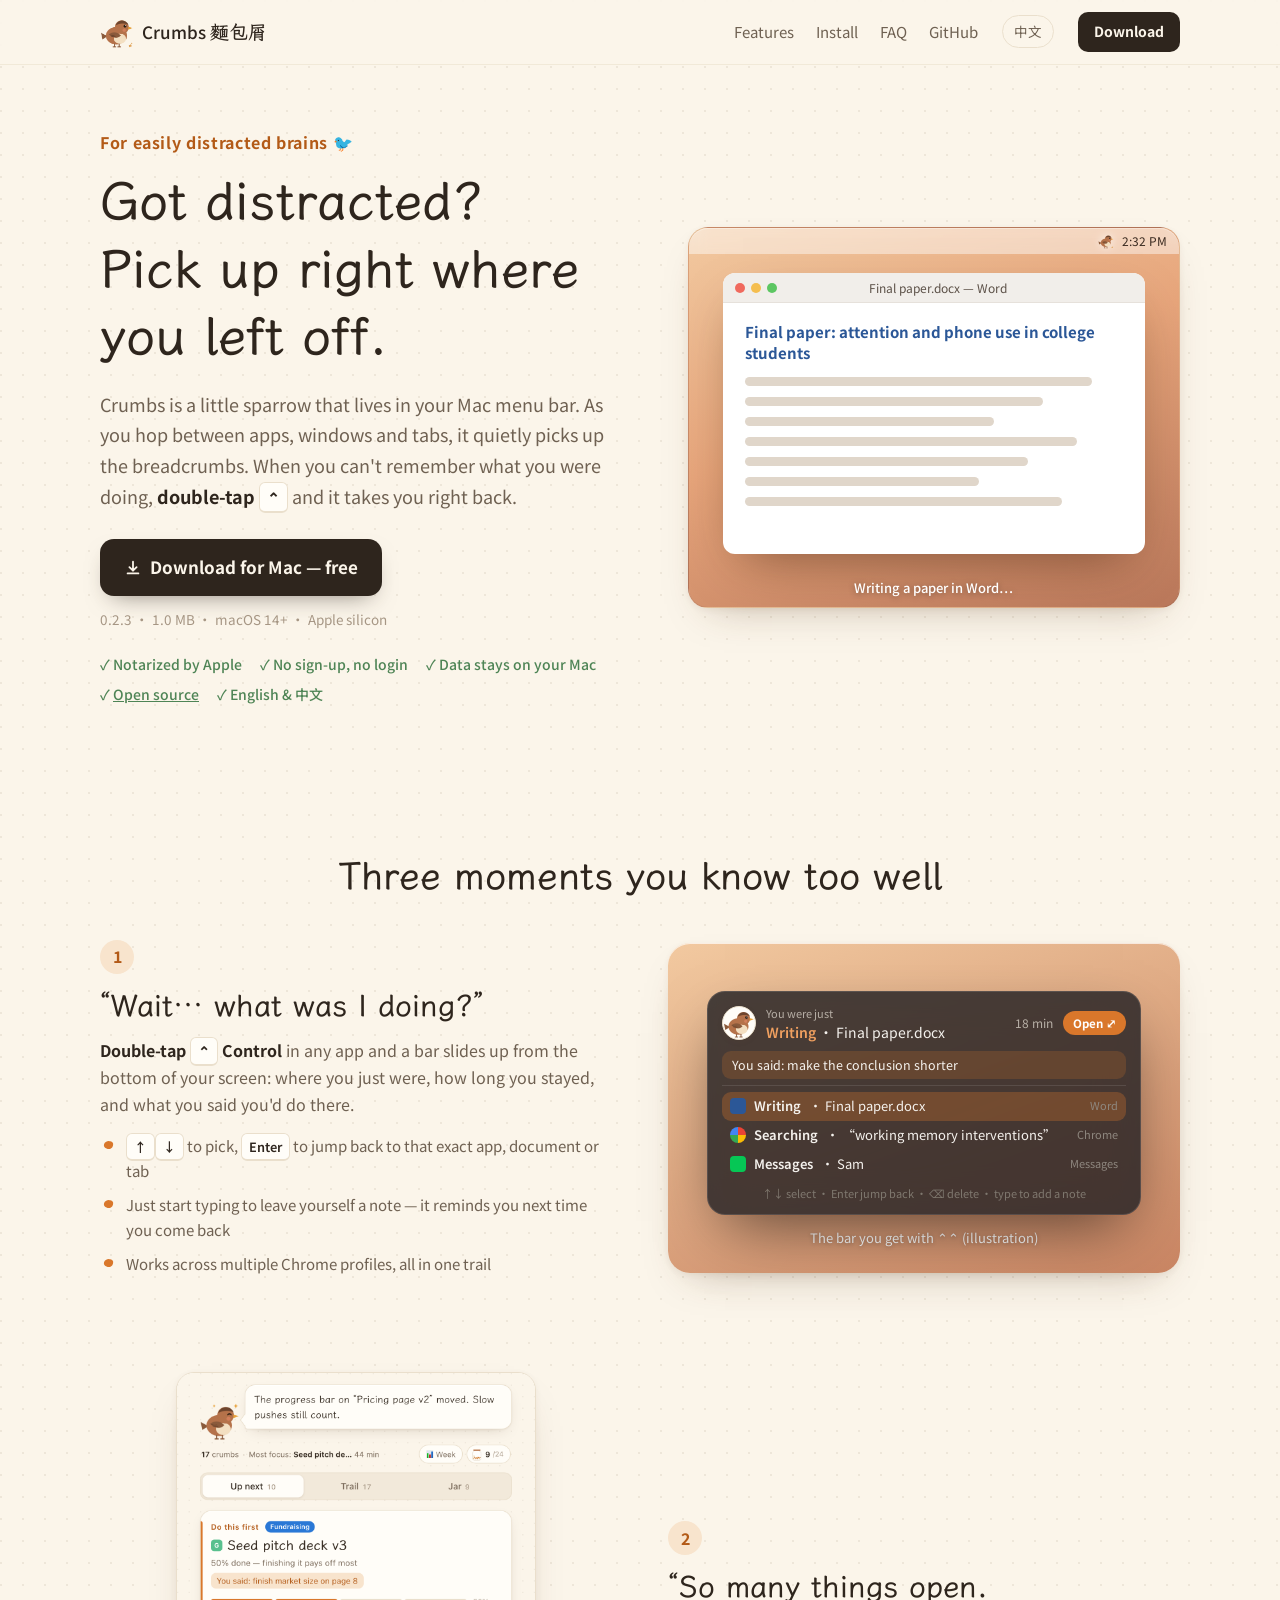
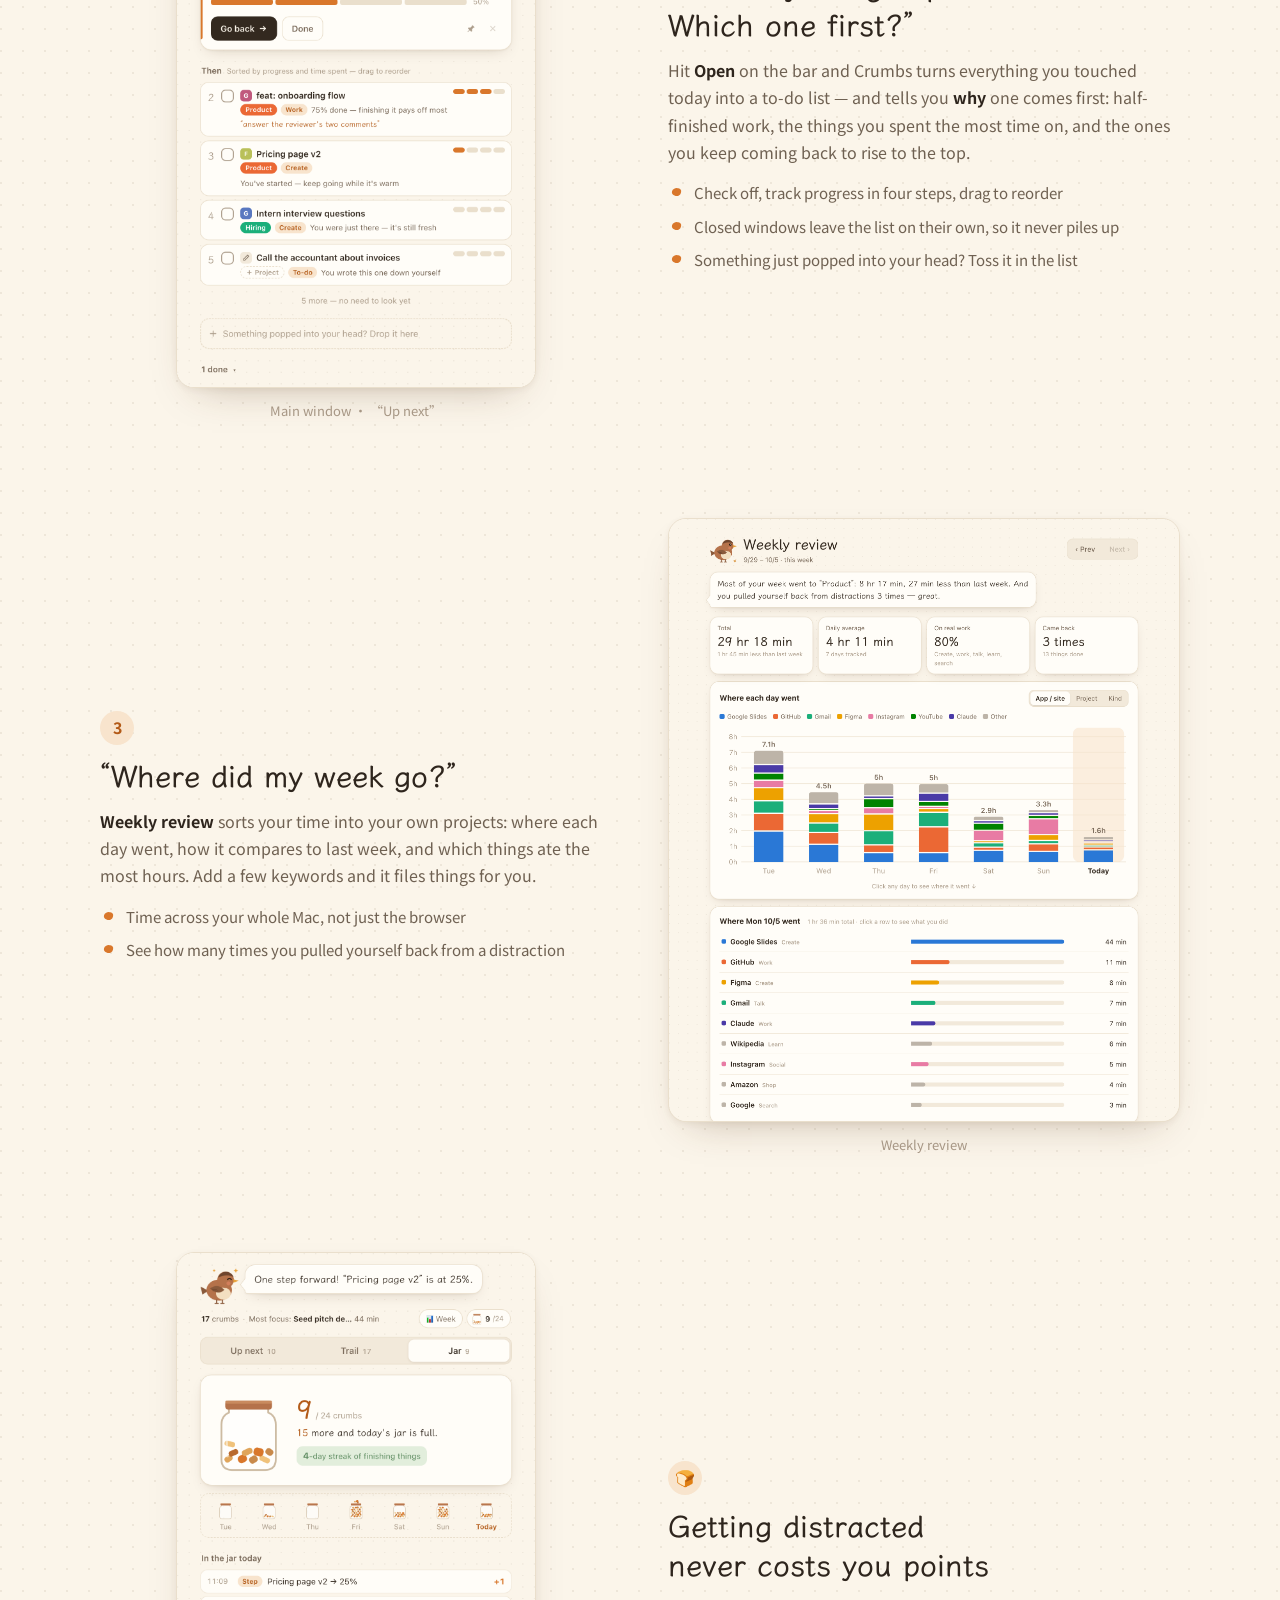
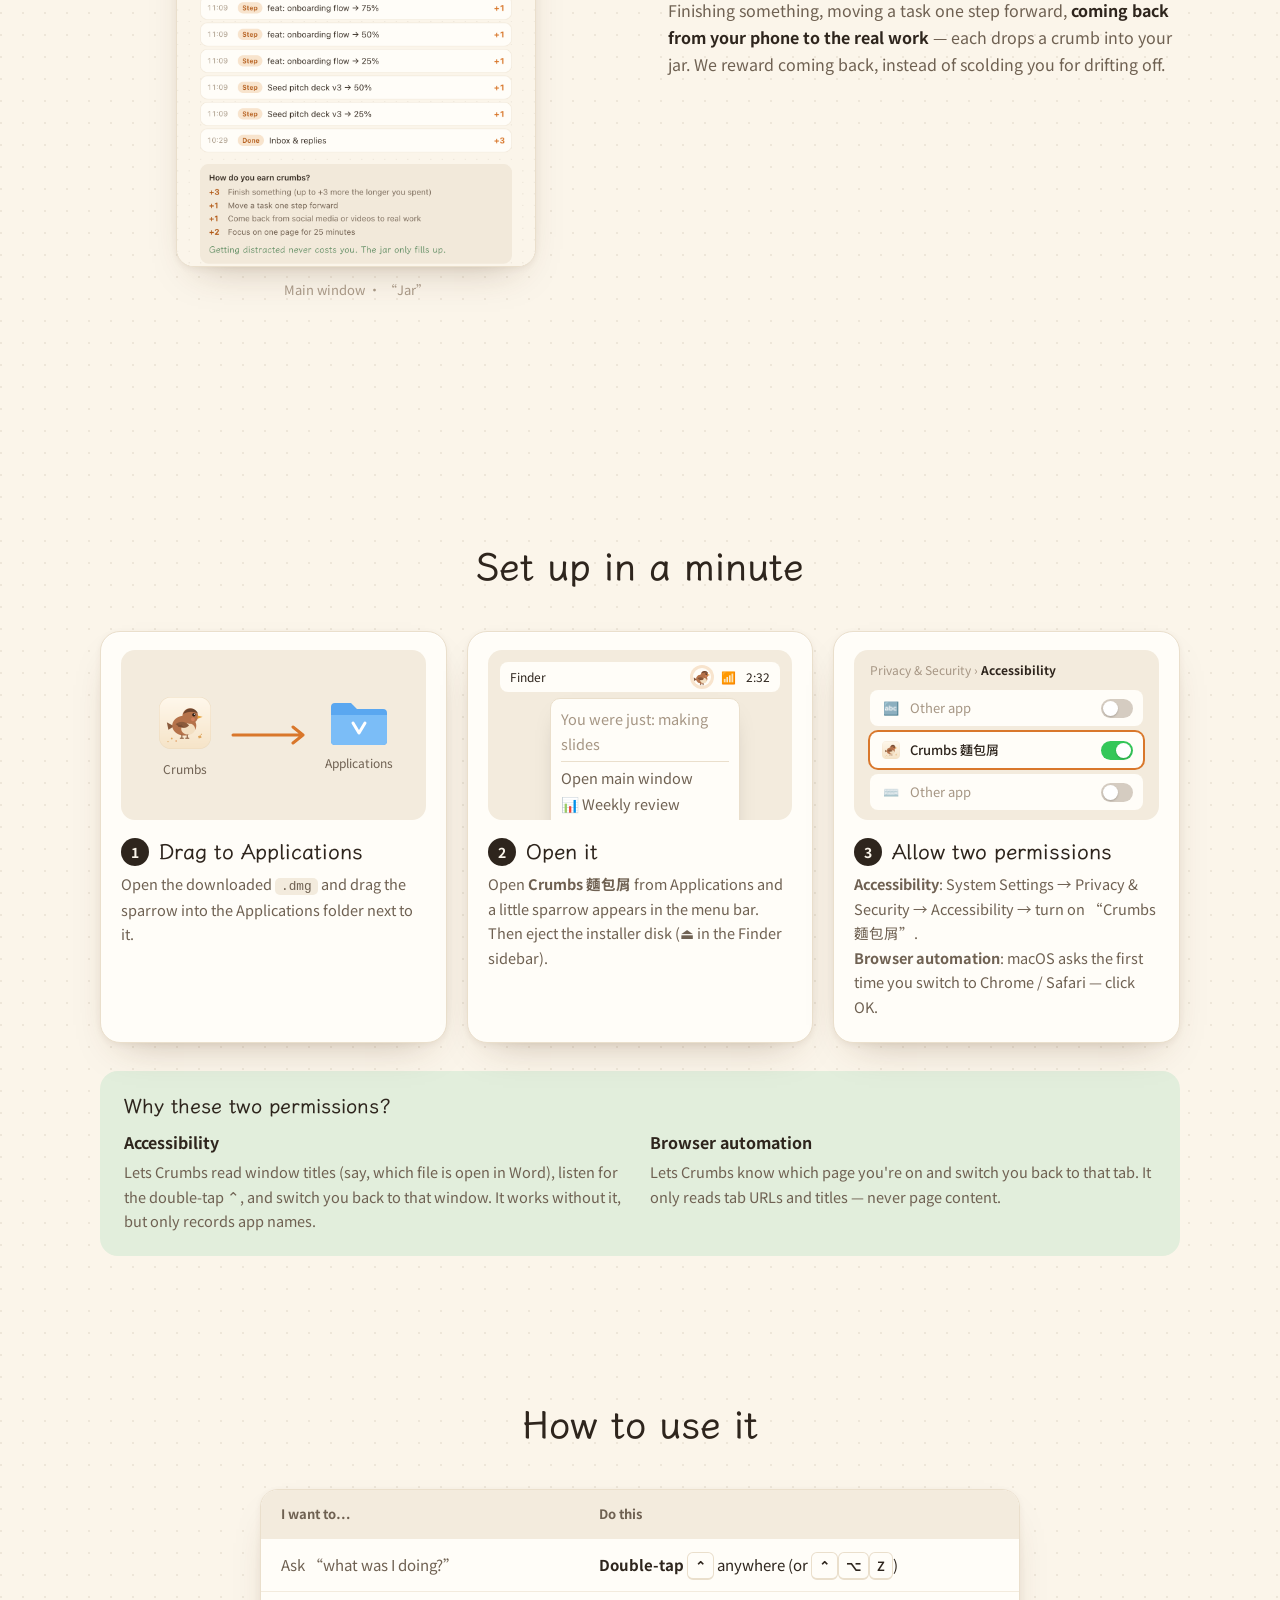
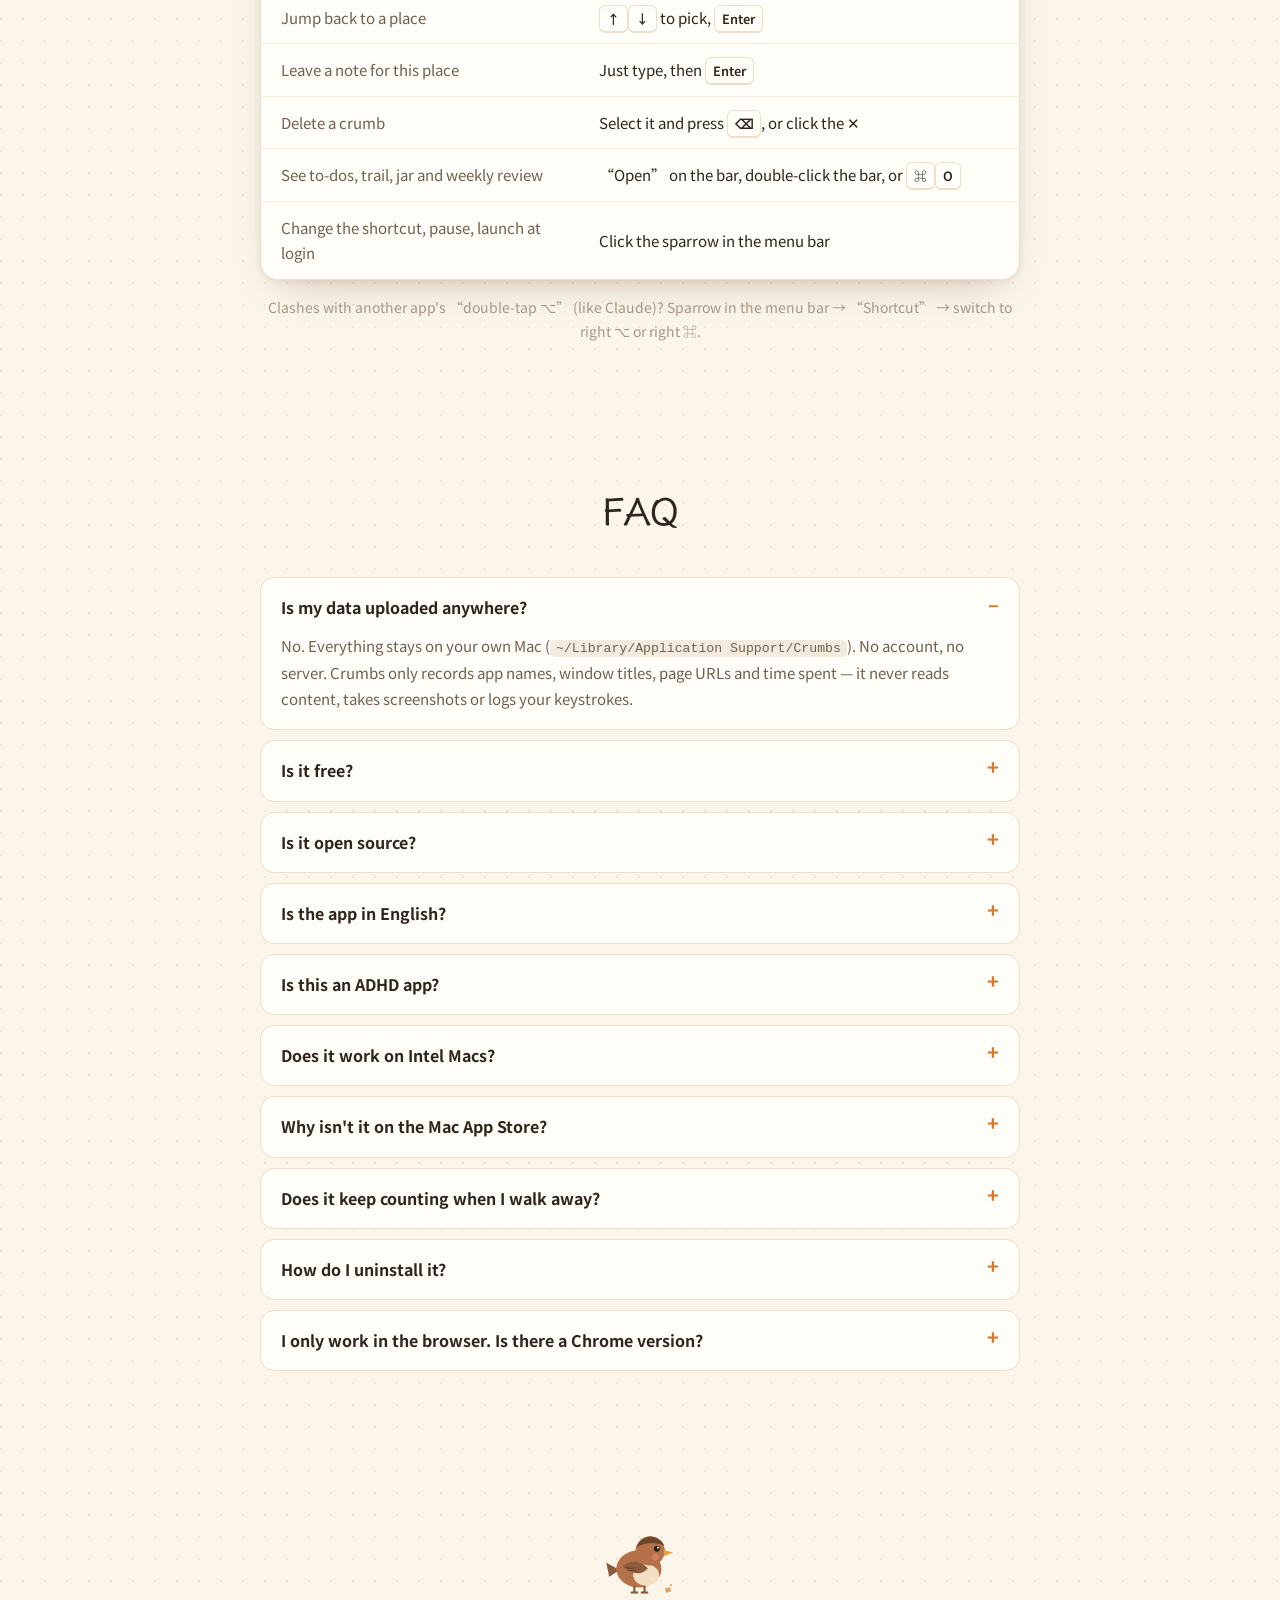
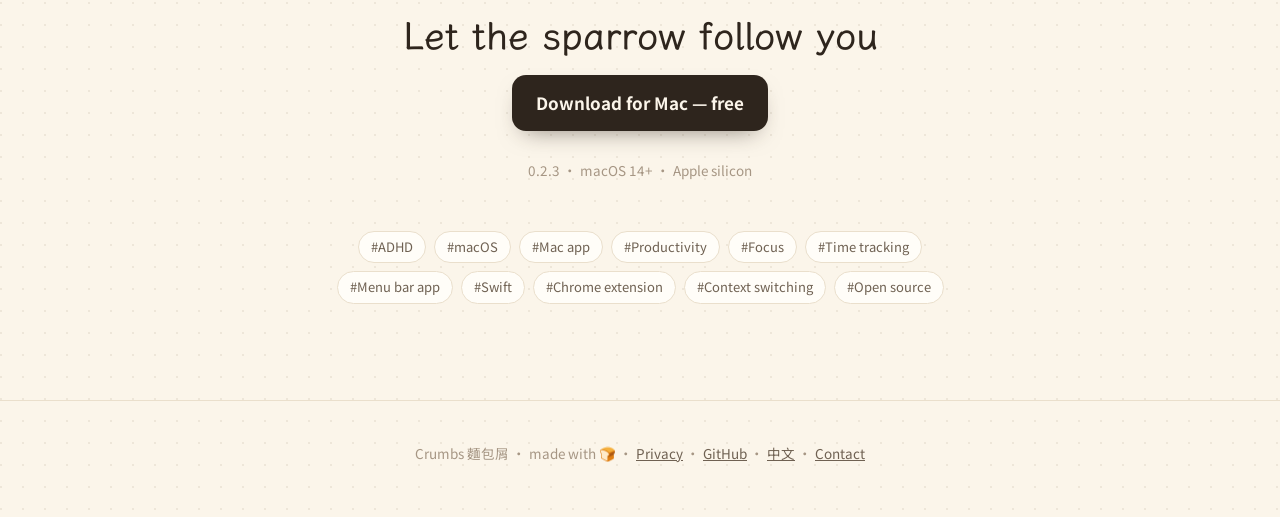
==== commit 6feac318: "App UI in English and Chinese, switchable - shared.js: L(zh, en) pairs, settings.lang (auto/zh/en), " ====
--- a/site/en/index.html
+++ b/site/en/index.html
@@ -5,7 +5,7 @@
   <meta name="viewport" content="width=device-width, initial-scale=1">
   <title>Crumbs — “Wait, what was I doing?” A free Mac app for distracted (ADHD) brains</title>
   <meta name="description" content="Crumbs is a little sparrow in your Mac menu bar that remembers every app, window and tab you hop through. Double-tap ⌃ to jump back to what you were doing. Free, open source, no account, and your data never leaves your Mac.">
-  <meta name="keywords" content="ADHD app Mac, what was I doing, context switching, task switching, distraction, focus, time tracker Mac, free, open source">
+  <meta name="keywords" content="ADHD, macOS, Mac app, productivity, focus, time tracking, menu bar app, Swift, Chrome extension, context switching, open source, what was I doing, ADHD app for Mac, free">
   <link rel="canonical" href="https://crumbs.01-crumbs.workers.dev/en/">
   <link rel="alternate" hreflang="zh-Hant" href="https://crumbs.01-crumbs.workers.dev/">
   <link rel="alternate" hreflang="en" href="https://crumbs.01-crumbs.workers.dev/en/">
@@ -61,8 +61,8 @@
           <li>✓ No sign-up, no login</li>
           <li>✓ Data stays on your Mac</li>
           <li>✓ <a href="https://github.com/yoyolan1223/crumbs">Open source</a></li>
+          <li>✓ English &amp; 中文</li>
         </ul>
-        <p class="ui-note">Heads-up: the app's interface is in Traditional Chinese for now. An English UI is on the way — <a href="https://github.com/yoyolan1223/crumbs">star the repo</a> to follow along.</p>
       </div>
 
       <!-- Live demo: switch apps → double-tap ⌃ → the bar rises → jump back -->
@@ -139,7 +139,7 @@
             <li>Something just popped into your head? Toss it in the list</li>
           </ul>
         </div>
-        <figure class="m-shot phone"><img src="../img/panel-next.png" alt="The “Up next” list in the main window, suggesting which task to do first and how far along it is" loading="lazy" width="560" height="960"><figcaption>Main window · “Up next”</figcaption></figure>
+        <figure class="m-shot phone"><img src="../img/panel-next-en.png" alt="The “Up next” list in the main window, suggesting which task to do first and how far along it is" loading="lazy" width="560" height="960"><figcaption>Main window · “Up next”</figcaption></figure>
       </article>
 
       <article class="moment">
@@ -152,7 +152,7 @@
             <li>See how many times you pulled yourself back from a distraction</li>
           </ul>
         </div>
-        <figure class="m-shot wide"><img src="../img/dashboard.png" alt="Weekly review: a bar chart of time per project for each day, plus a project list" loading="lazy" width="1000" height="1180"><figcaption>Weekly review</figcaption></figure>
+        <figure class="m-shot wide"><img src="../img/dashboard-en.png" alt="Weekly review: a bar chart of time per project for each day, plus a project list" loading="lazy" width="1000" height="1180"><figcaption>Weekly review</figcaption></figure>
       </article>
 
       <article class="moment flip">
@@ -161,7 +161,7 @@
           <h3>Getting distracted never costs you points</h3>
           <p>Finishing something, moving a task one step forward, <strong>coming back from your phone to the real work</strong> — each drops a crumb into your jar. We reward coming back, instead of scolding you for drifting off.</p>
         </div>
-        <figure class="m-shot phone"><img src="../img/panel-jar.png" alt="The crumb jar: 9 of 24 crumbs today, a 4-day streak of finishing things" loading="lazy" width="560" height="960"><figcaption>Main window · “Jar”</figcaption></figure>
+        <figure class="m-shot phone"><img src="../img/panel-jar-en.png" alt="The crumb jar: 9 of 24 crumbs today, a 4-day streak of finishing things" loading="lazy" width="560" height="960"><figcaption>Main window · “Jar”</figcaption></figure>
       </article>
     </section>
 
@@ -231,7 +231,7 @@
       <details open><summary>Is my data uploaded anywhere?</summary><p>No. Everything stays on your own Mac (<code>~/Library/Application Support/Crumbs</code>). No account, no server. Crumbs only records app names, window titles, page URLs and time spent — it never reads content, takes screenshots or logs your keystrokes.</p></details>
       <details><summary>Is it free?</summary><p>Yes, completely free right now.</p></details>
       <details><summary>Is it open source?</summary><p>Yes. All the code is on <a href="https://github.com/yoyolan1223/crumbs">GitHub</a> under the MIT license, so you can check exactly what it records and confirm nothing is sent anywhere. Issues and ideas are welcome — and if you like it, a ⭐ helps a lot.</p></details>
-      <details><summary>Is the app in English?</summary><p>Not yet — the interface is currently in Traditional Chinese. The shortcuts and the flow are simple enough to use as-is, and an English UI is planned. Want it sooner? Open an issue on GitHub.</p></details>
+      <details><summary>Is the app in English?</summary><p>Yes. Crumbs follows your Mac's language by default, and you can switch between English and Traditional Chinese anytime: sparrow in the menu bar → 🌐 Language, or the 🌐 picker at the bottom of the main window.</p></details>
       <details><summary>Is this an ADHD app?</summary><p>It was built for brains that jump around — ADHD or not. It doesn't diagnose or treat anything; it just helps with the moment of “what was I doing?” after an interruption, which is hard for everyone and especially hard with ADHD.</p></details>
       <details><summary>Does it work on Intel Macs?</summary><p>Only Apple silicon (M1 / M2 / M3 / M4) for now. An Intel build is planned.</p></details>
       <details><summary>Why isn't it on the Mac App Store?</summary><p>App Store apps can't read other apps' windows or switch your browser tabs — the two things Crumbs needs most. So it's signed with an Apple Developer ID and notarized by Apple instead, and opens without any security warnings.</p></details>
@@ -245,6 +245,7 @@
       <h2>Let the sparrow follow you</h2>
       <a class="btn" data-track="EN download: footer" href="../downloads/Crumbs-0.2.3.dmg" download="Crumbs-麵包屑-0.2.3.dmg">Download for Mac — free</a>
       <p class="meta">0.2.3 · macOS 14+ · Apple silicon</p>
+      <ul class="tags" aria-label="Topics"><li>#ADHD</li><li>#macOS</li><li>#Mac app</li><li>#Productivity</li><li>#Focus</li><li>#Time tracking</li><li>#Menu bar app</li><li>#Swift</li><li>#Chrome extension</li><li>#Context switching</li><li>#Open source</li></ul>
     </section>
   </main>
 
--- a/site/style.css
+++ b/site/style.css
@@ -217,3 +217,5 @@
   .nav .lang + .btn { margin-left: 0; }
 }
 .trust a { color: inherit; }
+.tags { list-style: none; padding: 0; margin: 22px auto 0; display: flex; flex-wrap: wrap; justify-content: center; gap: 8px; max-width: 640px; }
+.tags li { font-size: 13px; color: var(--ink-2); background: var(--card); border: 1px solid var(--line); border-radius: 999px; padding: 4px 12px; }
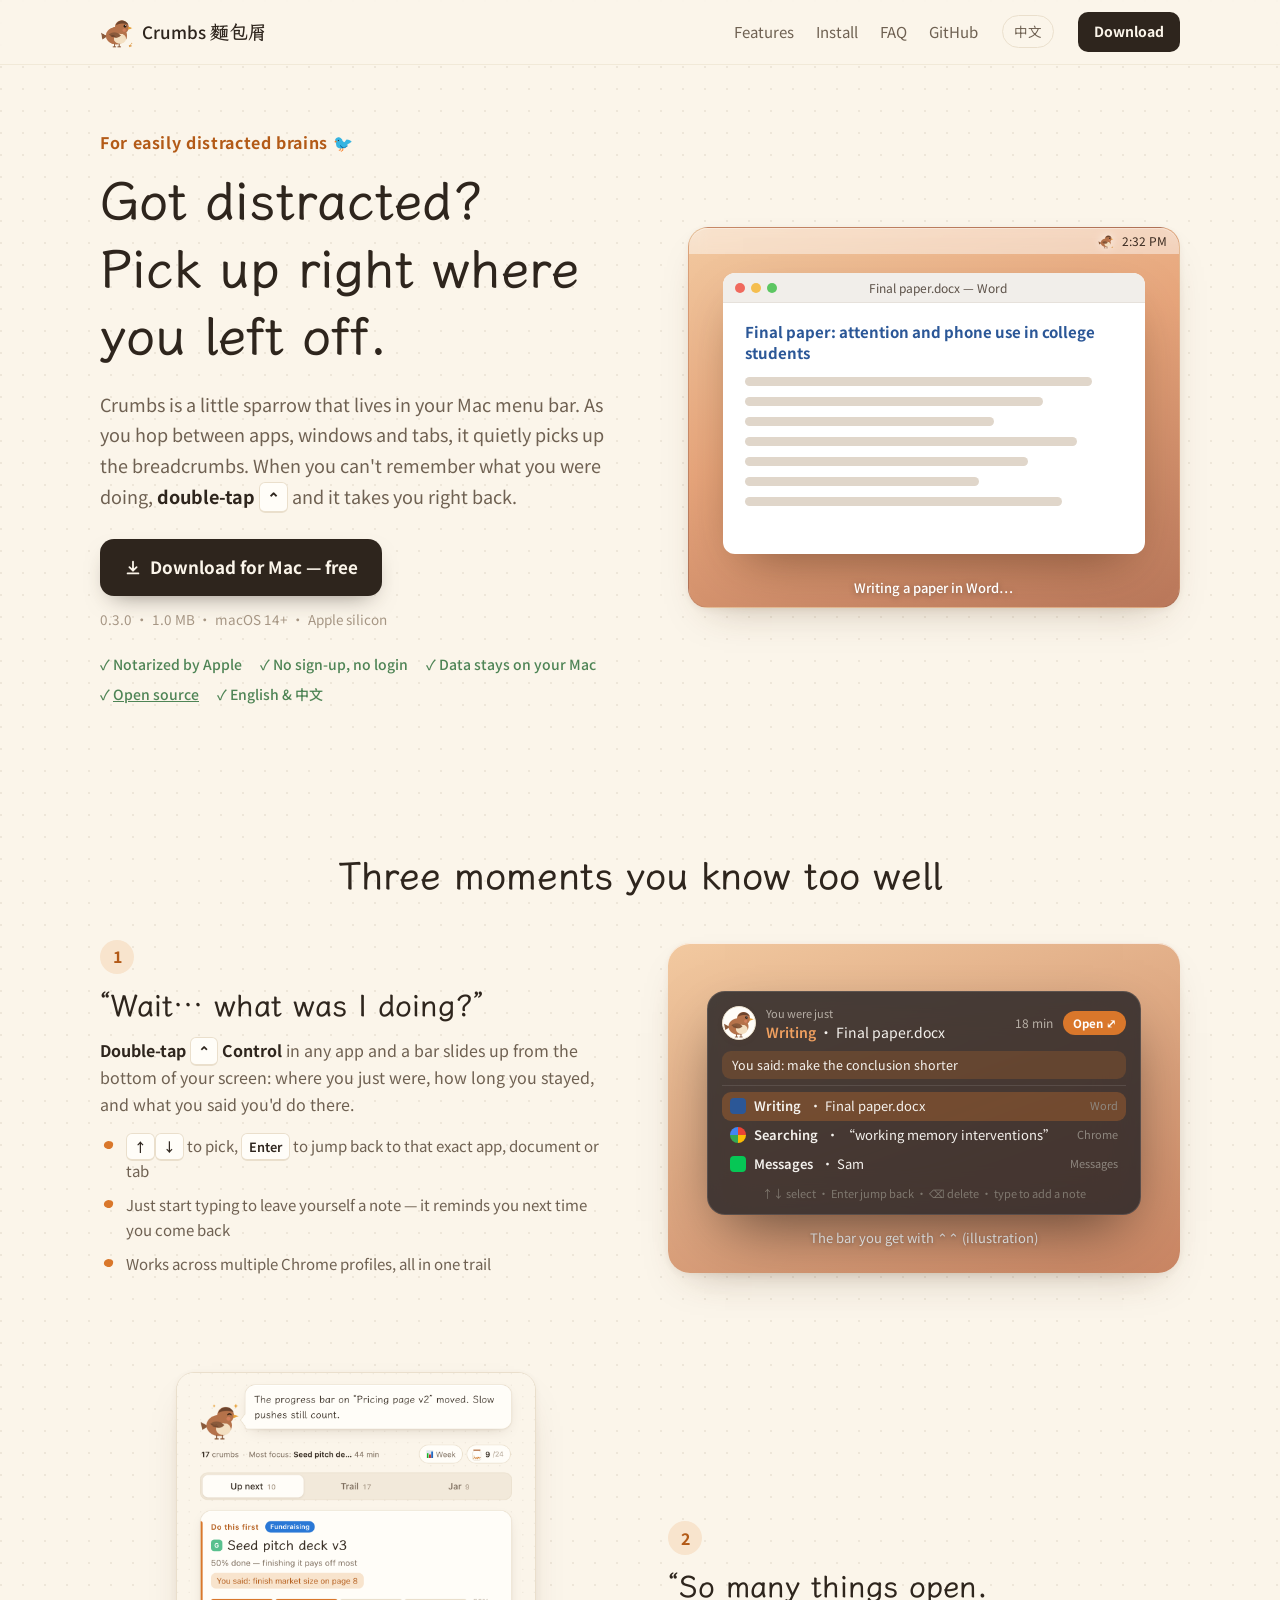
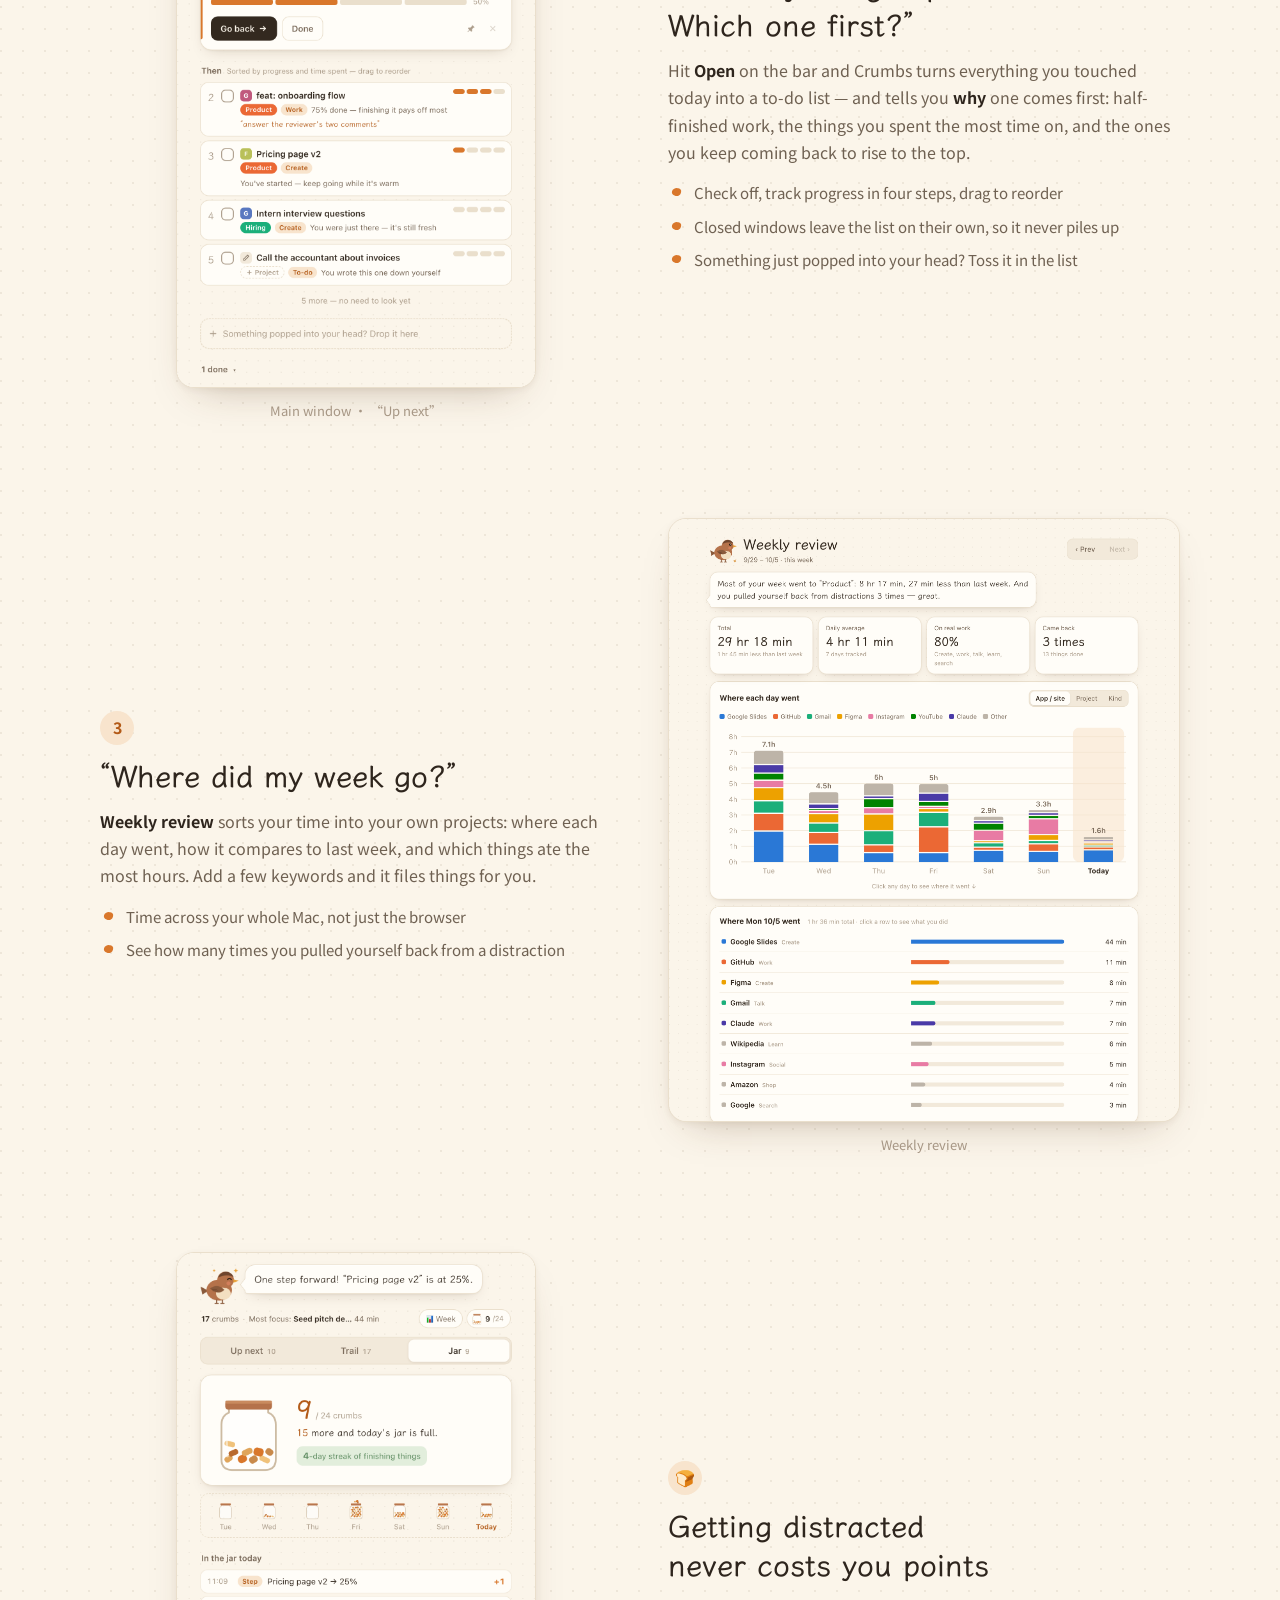
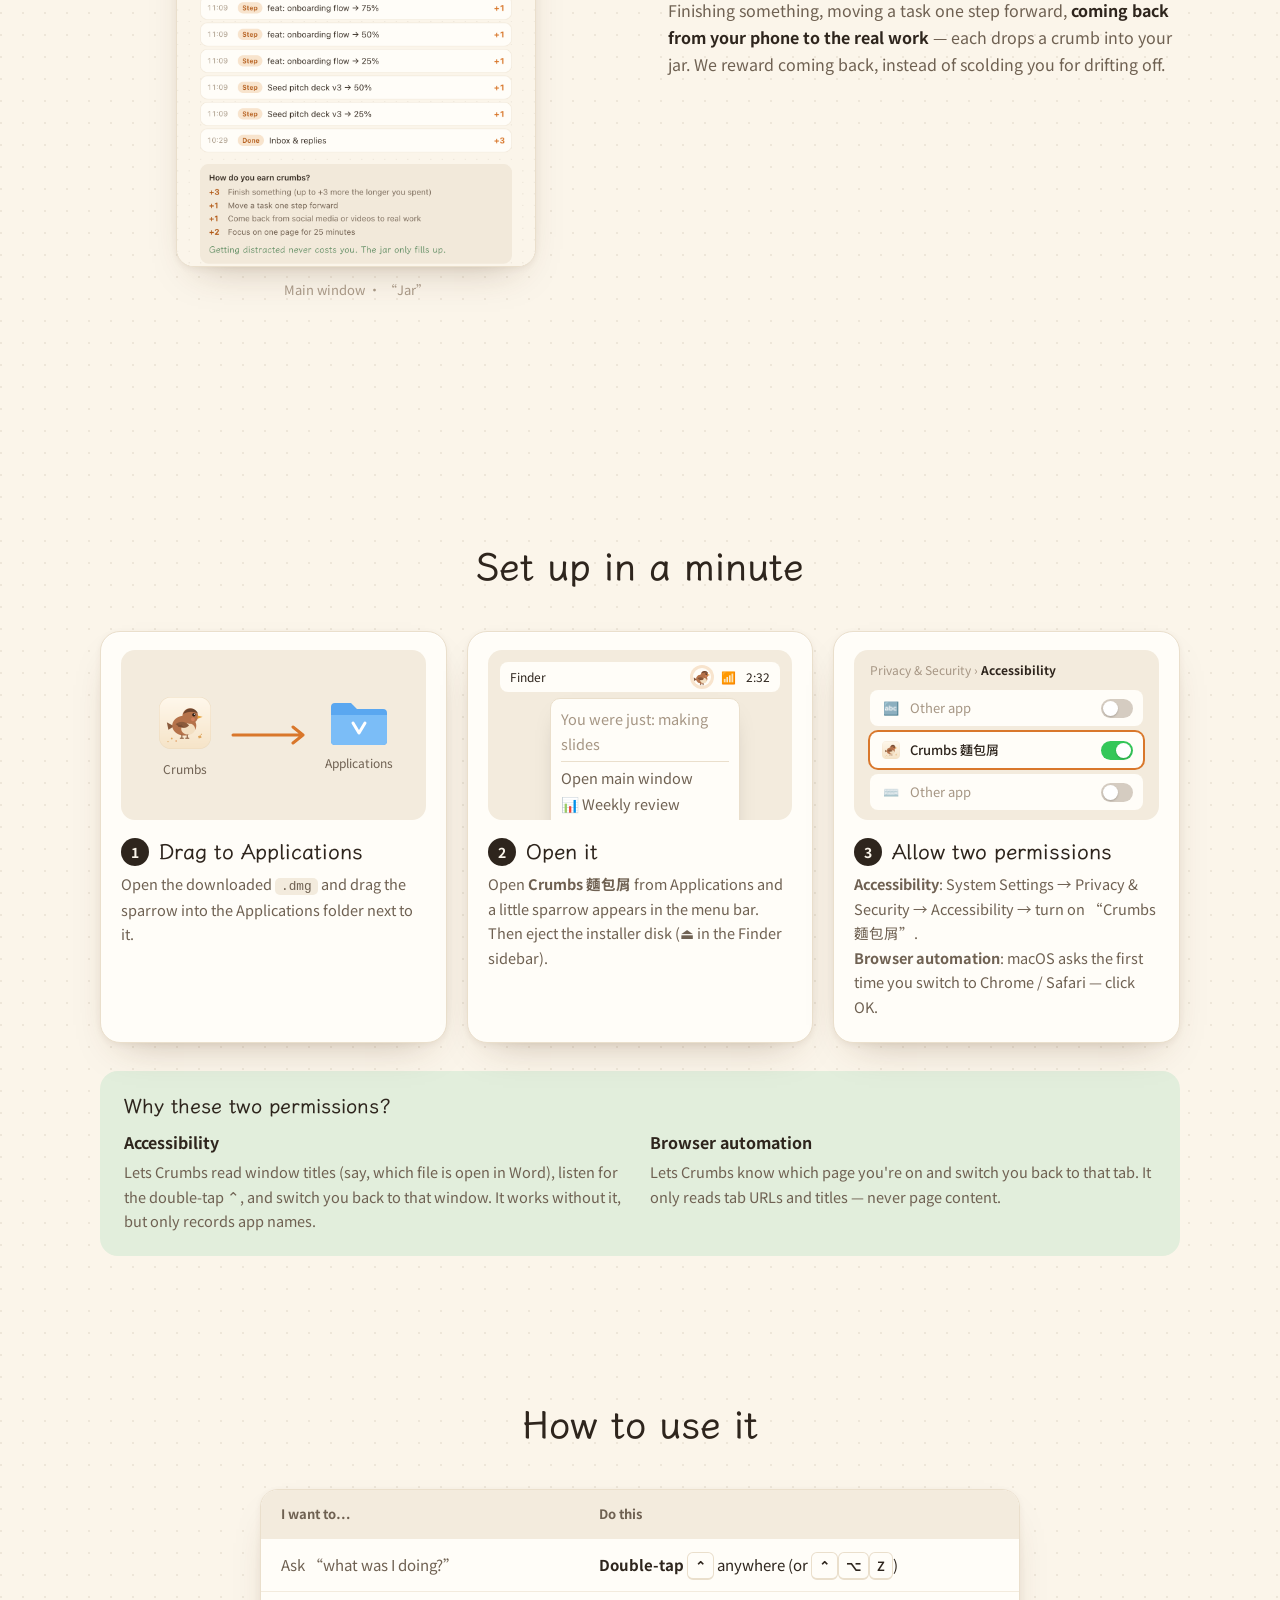
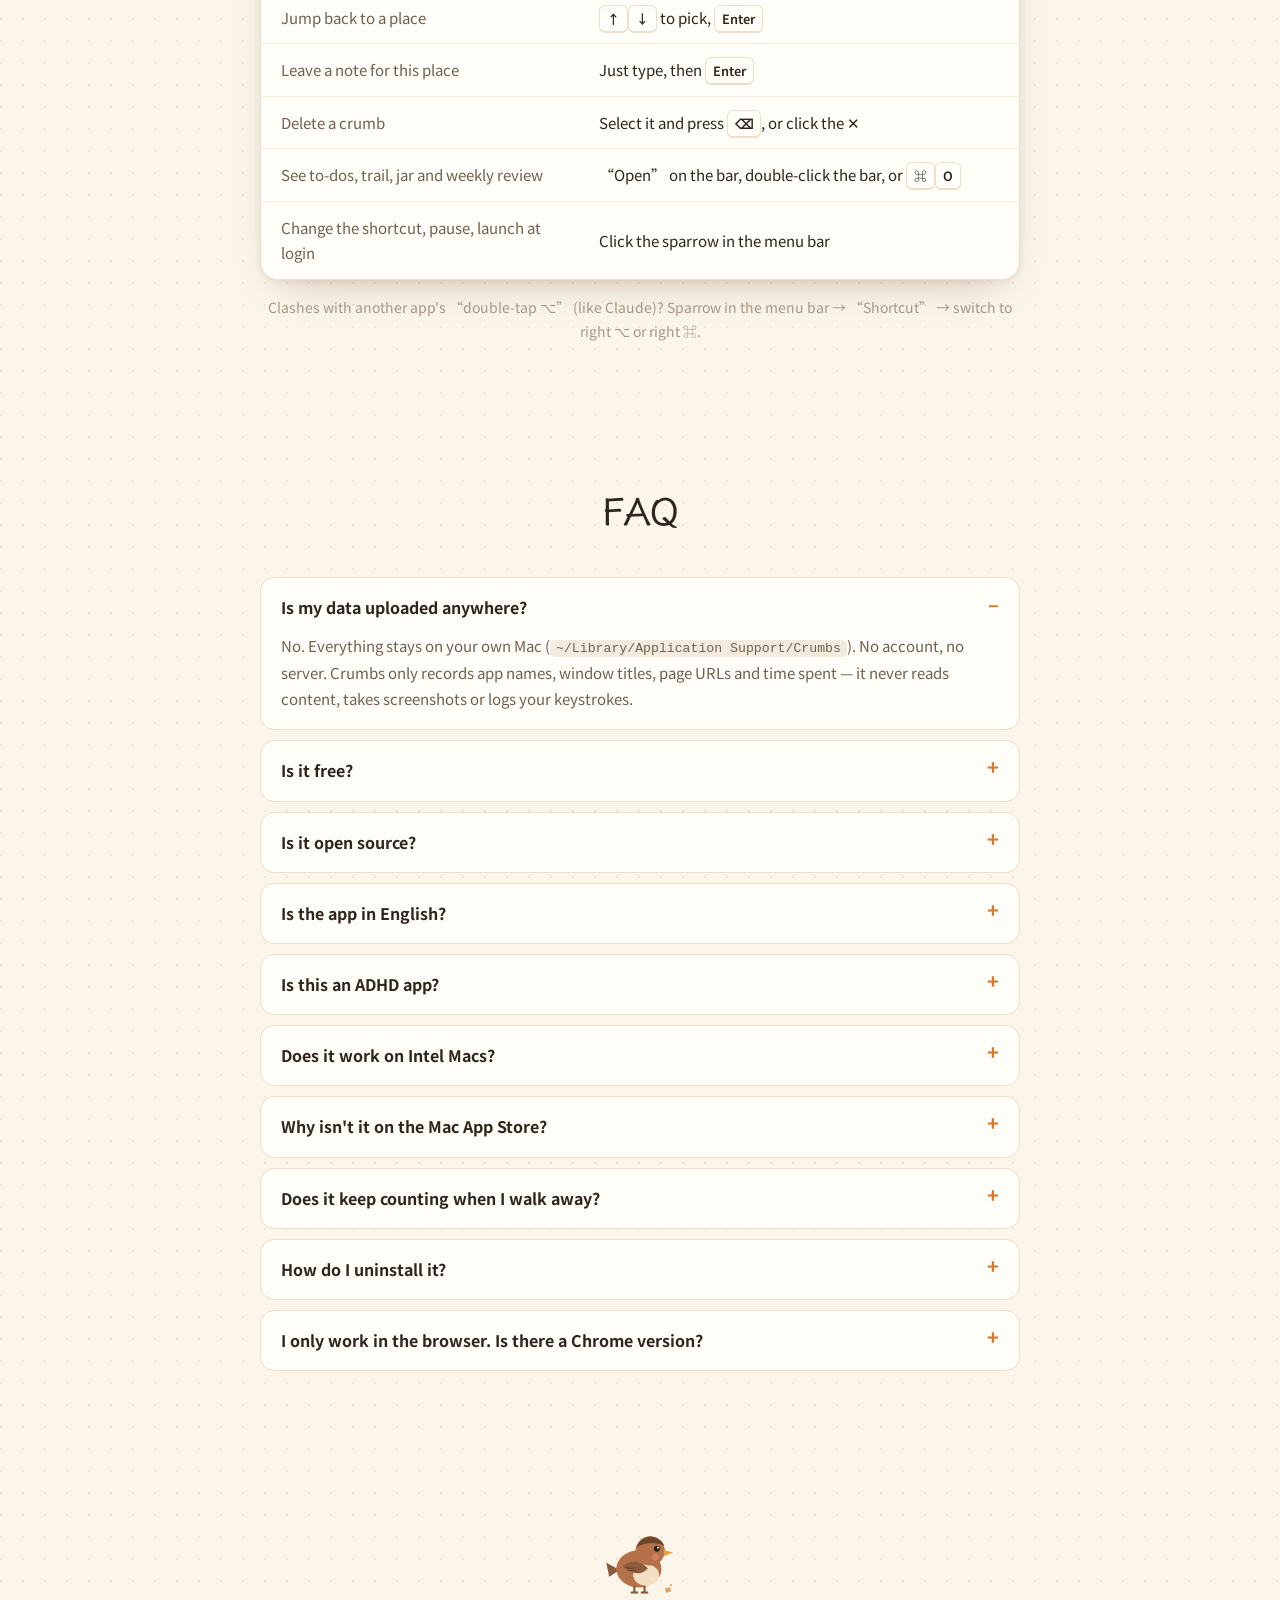
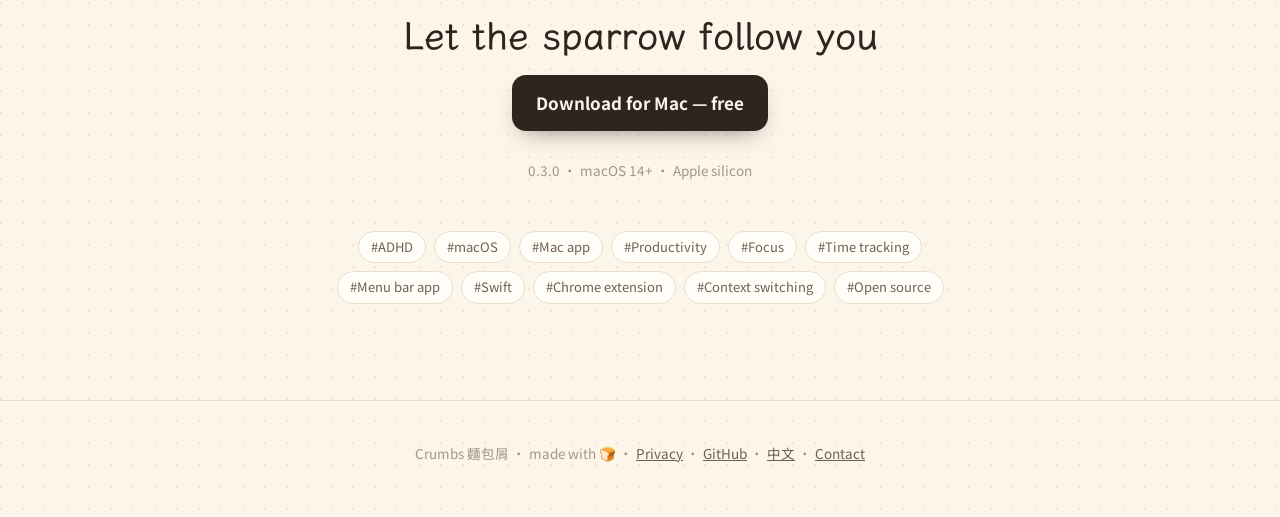
==== commit 0e708aab: "Release 0.3.0" ====
--- a/site/en/index.html
+++ b/site/en/index.html
@@ -23,7 +23,7 @@
   <meta name="twitter:image" content="https://crumbs.01-crumbs.workers.dev/img/og-en.png">
   <link rel="icon" href="../img/appicon.png">
   <link rel="apple-touch-icon" href="../img/appicon.png">
-  <script type="application/ld+json">{"@context":"https://schema.org","@type":"SoftwareApplication","name":"Crumbs","alternateName":"Crumbs 麵包屑","applicationCategory":"ProductivityApplication","operatingSystem":"macOS 14+","description":"A little sparrow in your Mac menu bar that remembers the apps, windows and tabs you hop through. Double-tap ⌃ to get back to what you were doing.","url":"https://crumbs.01-crumbs.workers.dev/en/","downloadUrl":"https://crumbs.01-crumbs.workers.dev/downloads/Crumbs-0.2.3.dmg","softwareVersion":"0.2.3","offers":{"@type":"Offer","price":"0","priceCurrency":"USD"},"image":"https://crumbs.01-crumbs.workers.dev/img/appicon.png","sameAs":["https://github.com/yoyolan1223/crumbs"]}</script>
+  <script type="application/ld+json">{"@context":"https://schema.org","@type":"SoftwareApplication","name":"Crumbs","alternateName":"Crumbs 麵包屑","applicationCategory":"ProductivityApplication","operatingSystem":"macOS 14+","description":"A little sparrow in your Mac menu bar that remembers the apps, windows and tabs you hop through. Double-tap ⌃ to get back to what you were doing.","url":"https://crumbs.01-crumbs.workers.dev/en/","downloadUrl":"https://crumbs.01-crumbs.workers.dev/downloads/Crumbs-0.3.0.dmg","softwareVersion":"0.3.0","offers":{"@type":"Offer","price":"0","priceCurrency":"USD"},"image":"https://crumbs.01-crumbs.workers.dev/img/appicon.png","sameAs":["https://github.com/yoyolan1223/crumbs"]}</script>
   <link rel="preconnect" href="https://fonts.googleapis.com">
   <link rel="preconnect" href="https://fonts.gstatic.com" crossorigin>
   <link rel="stylesheet" href="https://fonts.googleapis.com/css2?family=LXGW+WenKai+TC:wght@400;700&family=Noto+Sans+TC:wght@400;500;700&display=swap">
@@ -39,7 +39,7 @@
       <a href="https://github.com/yoyolan1223/crumbs">GitHub</a>
     </nav>
     <a class="lang" href="../" hreflang="zh-Hant" lang="zh-Hant">中文</a>
-    <a class="btn small" data-track="EN download: nav" href="../downloads/Crumbs-0.2.3.dmg" download="Crumbs-麵包屑-0.2.3.dmg">Download</a>
+    <a class="btn small" data-track="EN download: nav" href="../downloads/Crumbs-0.3.0.dmg" download="Crumbs-麵包屑-0.3.0.dmg">Download</a>
   </header>
 
   <main id="top">
@@ -50,11 +50,11 @@
         <h1>Got distracted?<br><span class="nb">Pick up right</span> where you left off.</h1>
         <p class="lead">Crumbs is a little sparrow that lives in your Mac menu bar. As you hop between apps, windows and tabs, it quietly picks up the breadcrumbs. When you can't remember what you were doing, <strong>double-tap <kbd>⌃</kbd></strong> and it takes you right back.</p>
         <div class="cta">
-          <a class="btn" data-track="EN download: hero" href="../downloads/Crumbs-0.2.3.dmg" download="Crumbs-麵包屑-0.2.3.dmg">
+          <a class="btn" data-track="EN download: hero" href="../downloads/Crumbs-0.3.0.dmg" download="Crumbs-麵包屑-0.3.0.dmg">
             <svg viewBox="0 0 20 20" width="18" height="18" aria-hidden="true"><path d="M10 3v10m-4-4 4 4 4-4M4 16h12" stroke="currentColor" stroke-width="2" fill="none" stroke-linecap="round" stroke-linejoin="round"/></svg>
             Download for Mac — free
           </a>
-          <span class="meta">0.2.3 · 1.0 MB · macOS 14+ · Apple silicon</span>
+          <span class="meta">0.3.0 · 1.0 MB · macOS 14+ · Apple silicon</span>
         </div>
         <ul class="trust">
           <li>✓ Notarized by Apple</li>
@@ -243,8 +243,8 @@
     <section class="final">
       <img src="../img/sparrow.png" alt="" width="72" height="72">
       <h2>Let the sparrow follow you</h2>
-      <a class="btn" data-track="EN download: footer" href="../downloads/Crumbs-0.2.3.dmg" download="Crumbs-麵包屑-0.2.3.dmg">Download for Mac — free</a>
-      <p class="meta">0.2.3 · macOS 14+ · Apple silicon</p>
+      <a class="btn" data-track="EN download: footer" href="../downloads/Crumbs-0.3.0.dmg" download="Crumbs-麵包屑-0.3.0.dmg">Download for Mac — free</a>
+      <p class="meta">0.3.0 · macOS 14+ · Apple silicon</p>
       <ul class="tags" aria-label="Topics"><li>#ADHD</li><li>#macOS</li><li>#Mac app</li><li>#Productivity</li><li>#Focus</li><li>#Time tracking</li><li>#Menu bar app</li><li>#Swift</li><li>#Chrome extension</li><li>#Context switching</li><li>#Open source</li></ul>
     </section>
   </main>
